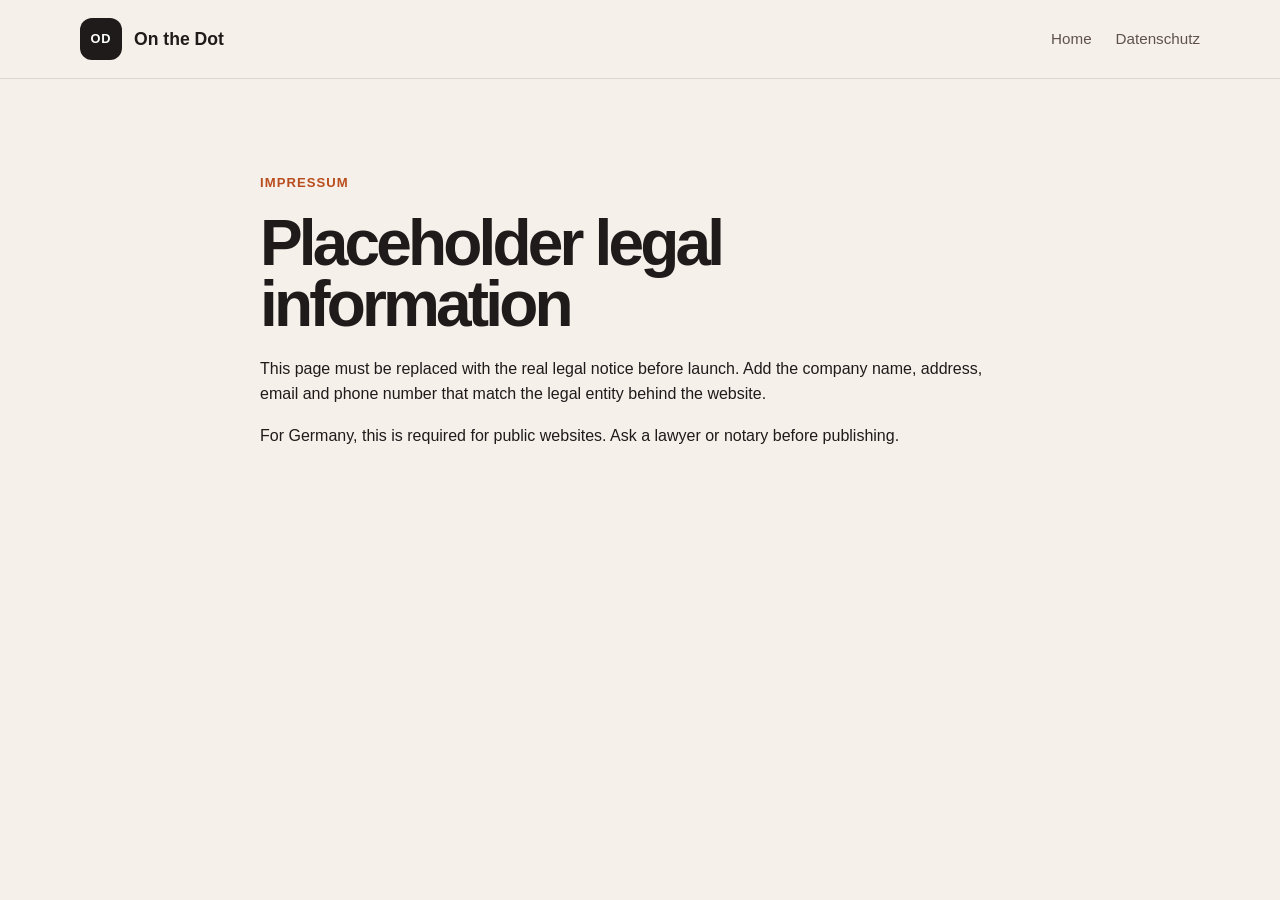
==== datenschutz.html @ f3ed028c "Add initial static landing page and legal pages for On the Dot project." ====
<!DOCTYPE html>
<html lang="de">
  <head>
    <meta charset="UTF-8" />
    <meta name="viewport" content="width=device-width, initial-scale=1.0" />
    <title>Impressum | On the Dot</title>
    <link rel="stylesheet" href="css/style.css" />
  </head>
  <body>
    <header class="site-header">
      <div class="container nav-wrap">
        <a href="index.html" class="brand" aria-label="On the Dot home">
          <span class="brand-mark">OD</span>
          <span class="brand-name">On the Dot</span>
        </a>
        <nav class="main-nav" aria-label="Main navigation">
          <a href="index.html">Home</a>
          <a href="datenschutz.html">Datenschutz</a>
        </nav>
      </div>
    </header>

    <main class="section">
      <div class="container narrow">
        <p class="section-tag">Impressum</p>
        <h1>Placeholder legal information</h1>
        <p>
          This page must be replaced with the real legal notice before launch. Add the company name,
          address, email and phone number that match the legal entity behind the website.
        </p>
        <p>
          For Germany, this is required for public websites. Ask a lawyer or notary before publishing.
        </p>
      </div>
    </main>
  </body>
</html>
---- css/style.css ----
* {
  box-sizing: border-box;
}

:root {
  --bg: #f5f0ea;
  --bg-soft: #f9f6f3;
  --surface: #ffffff;
  --surface-alt: #f2eadf;
  --text: #1f1b1a;
  --muted: #5f514d;
  --primary: #d86334;
  --primary-dark: #b94d1d;
  --green: #749969;
  --gold: #e7b65d;
  --line: rgba(32, 24, 22, 0.12);
  --shadow: 0 20px 45px rgba(37, 26, 22, 0.12);
}

html {
  scroll-behavior: smooth;
}

body {
  margin: 0;
  font-family: "Manrope", sans-serif;
  background: var(--bg);
  color: var(--text);
  line-height: 1.6;
}

a {
  color: inherit;
  text-decoration: none;
}

img {
  max-width: 100%;
  display: block;
}

button {
  font: inherit;
}

.container {
  width: min(1120px, calc(100% - 32px));
  margin: 0 auto;
}

.narrow {
  max-width: 760px;
}

.site-header {
  position: sticky;
  top: 0;
  z-index: 100;
  backdrop-filter: blur(10px);
  background: rgba(245, 240, 234, 0.9);
  border-bottom: 1px solid var(--line);
}

.nav-wrap {
  display: flex;
  align-items: center;
  justify-content: space-between;
  min-height: 78px;
  gap: 20px;
}

.brand {
  display: inline-flex;
  align-items: center;
  gap: 12px;
  font-weight: 800;
}

.brand-mark {
  display: inline-flex;
  align-items: center;
  justify-content: center;
  width: 42px;
  height: 42px;
  border-radius: 12px;
  background: var(--text);
  color: var(--surface);
  font-size: 0.8rem;
  letter-spacing: 0.08em;
}

.brand-name {
  font-size: 1.1rem;
}

.main-nav {
  display: flex;
  align-items: center;
  gap: 24px;
  color: var(--muted);
  font-size: 0.95rem;
}

.main-nav a {
  position: relative;
}

.main-nav a::after {
  content: "";
  position: absolute;
  left: 0;
  bottom: -6px;
  width: 100%;
  height: 2px;
  background: var(--primary);
  transform: scaleX(0);
  transform-origin: left;
  transition: transform 0.2s ease;
}

.main-nav a:hover::after,
.main-nav a:focus-visible::after {
  transform: scaleX(1);
}

.language-switch {
  display: inline-flex;
  padding: 6px;
  background: rgba(255, 255, 255, 0.6);
  border: 1px solid var(--line);
  border-radius: 999px;
}

.lang-btn {
  border: 0;
  background: transparent;
  color: var(--muted);
  min-width: 42px;
  border-radius: 999px;
  padding: 8px 10px;
  cursor: pointer;
  transition: all 0.2s ease;
}

.lang-btn.active {
  background: var(--text);
  color: var(--surface);
}

.hero {
  padding: 80px 0 60px;
}

.hero-grid {
  display: grid;
  grid-template-columns: 1.2fr 0.8fr;
  align-items: center;
  gap: 48px;
}

.eyebrow,
.section-tag {
  display: inline-block;
  margin: 0 0 20px;
  color: var(--primary-dark);
  font-size: 0.82rem;
  letter-spacing: 0.08em;
  text-transform: uppercase;
  font-weight: 800;
}

h1,
h2,
h3,
p {
  margin-top: 0;
}

h1 {
  font-size: clamp(2.8rem, 5vw, 5rem);
  line-height: 0.96;
  letter-spacing: -0.06em;
  margin-bottom: 20px;
}

.lead {
  font-size: 1.18rem;
  color: var(--muted);
  max-width: 550px;
}

.hero-actions,
.contact-actions {
  display: flex;
  flex-wrap: wrap;
  gap: 14px;
  margin-top: 28px;
}

.btn {
  display: inline-flex;
  align-items: center;
  justify-content: center;
  border-radius: 999px;
  padding: 15px 24px;
  font-weight: 700;
  border: 1px solid transparent;
  transition: transform 0.2s ease, box-shadow 0.2s ease;
}

.btn:hover,
.btn:focus-visible {
  transform: translateY(-1px);
}

.btn-primary {
  background: var(--primary);
  color: var(--surface);
  box-shadow: 0 16px 28px rgba(216, 99, 52, 0.22);
}

.btn-secondary {
  background: transparent;
  color: var(--text);
  border-color: var(--line);
}

.hero-points {
  list-style: none;
  padding: 0;
  margin: 24px 0 0;
  display: flex;
  flex-wrap: wrap;
  gap: 16px;
}

.hero-points li {
  background: rgba(255, 255, 255, 0.72);
  border: 1px solid var(--line);
  border-radius: 999px;
  padding: 10px 14px;
  color: var(--muted);
  font-size: 0.92rem;
}

.hero-visual {
  display: flex;
  justify-content: center;
}

.phone-card {
  width: min(100%, 420px);
  background: linear-gradient(180deg, #f6efe9 0%, #f7f3ee 100%);
  border: 1px solid var(--line);
  border-radius: 30px;
  box-shadow: var(--shadow);
  padding: 20px;
}

.card-topline {
  display: flex;
  gap: 10px;
  margin-bottom: 26px;
}

.dot {
  display: block;
  width: 12px;
  height: 12px;
  border-radius: 50%;
}

.dot.green { background: var(--green); }
.dot.amber { background: var(--gold); }
.dot.red { background: var(--primary); }

.mini-panel {
  background: var(--surface);
  border-radius: 22px;
  padding: 18px 18px 10px;
  border: 1px solid var(--line);
}

.mini-panel p,
.mini-panel span {
  margin: 0;
  color: var(--muted);
}

.mini-panel h3 {
  font-size: clamp(2.5rem, 6vw, 4rem);
  letter-spacing: -0.06em;
  margin: 8px 0 6px;
}

.mini-rows {
  display: grid;
  gap: 12px;
  margin-top: 18px;
}

.mini-rows div {
  display: flex;
  align-items: center;
  justify-content: space-between;
  background: rgba(255, 255, 255, 0.7);
  border: 1px solid var(--line);
  border-radius: 14px;
  padding: 14px 16px;
}

.section {
  padding: 90px 0;
}

.section-light {
  background: #fffdfb;
  border-top: 1px solid var(--line);
  border-bottom: 1px solid var(--line);
}

.section-accent {
  background: linear-gradient(180deg, #f7efe6 0%, #f4ebdf 100%);
}

h2 {
  font-size: clamp(2rem, 4vw, 3.2rem);
  line-height: 1.05;
  letter-spacing: -0.05em;
  margin-bottom: 18px;
}

.feature-grid,
.shop-grid {
  display: grid;
  grid-template-columns: repeat(3, minmax(0, 1fr));
  gap: 22px;
  margin-top: 32px;
}

.feature-card,
.shop-item {
  background: rgba(255, 255, 255, 0.7);
  border: 1px solid var(--line);
  border-radius: 24px;
  padding: 26px 22px;
}

.feature-card .icon {
  display: inline-flex;
  align-items: center;
  justify-content: center;
  width: 48px;
  height: 48px;
  background: rgba(216, 99, 52, 0.12);
  color: var(--primary-dark);
  border-radius: 14px;
  font-weight: 800;
  margin-bottom: 18px;
}

.feature-card p,
.shop-item p {
  color: var(--muted);
  margin-bottom: 0;
}

.shop-grid {
  grid-template-columns: repeat(4, minmax(0, 1fr));
}

.shop-pill {
  display: inline-block;
  background: var(--surface);
  border: 1px solid var(--line);
  border-radius: 999px;
  padding: 8px 12px;
  font-size: 0.9rem;
  font-weight: 700;
  margin-bottom: 16px;
}

.quote-section {
  padding-top: 40px;
  padding-bottom: 40px;
}

.quote-box {
  background: var(--surface);
  border: 1px solid var(--line);
  border-radius: 28px;
  padding: 34px 28px;
  text-align: center;
}

.quote-mark {
  font-size: 4rem;
  line-height: 1;
  color: var(--primary);
  margin-bottom: 8px;
}

.quote-author {
  margin-top: 16px;
  color: var(--muted);
  font-weight: 700;
}

.contact-box {
  display: flex;
  align-items: center;
  justify-content: space-between;
  gap: 24px;
  background: var(--surface);
  border: 1px solid var(--line);
  border-radius: 26px;
  padding: 30px 28px;
}

.site-footer {
  border-top: 1px solid var(--line);
  background: #fffdfb;
}

.footer-wrap {
  display: flex;
  align-items: center;
  justify-content: space-between;
  min-height: 72px;
  gap: 20px;
  color: var(--muted);
}

.footer-links {
  display: flex;
  gap: 18px;
}

@media (max-width: 860px) {
  .main-nav {
    display: none;
  }

  .hero-grid,
  .feature-grid,
  .shop-grid,
  .contact-box {
    grid-template-columns: 1fr;
    display: grid;
  }

  .contact-box {
    justify-content: stretch;
  }
}

@media (max-width: 560px) {
  .nav-wrap,
  .footer-wrap {
    flex-wrap: wrap;
    padding: 16px 0;
  }

  .hero {
    padding-top: 56px;
  }

  h1 {
    font-size: 2.7rem;
  }

  .btn {
    width: 100%;
  }
}
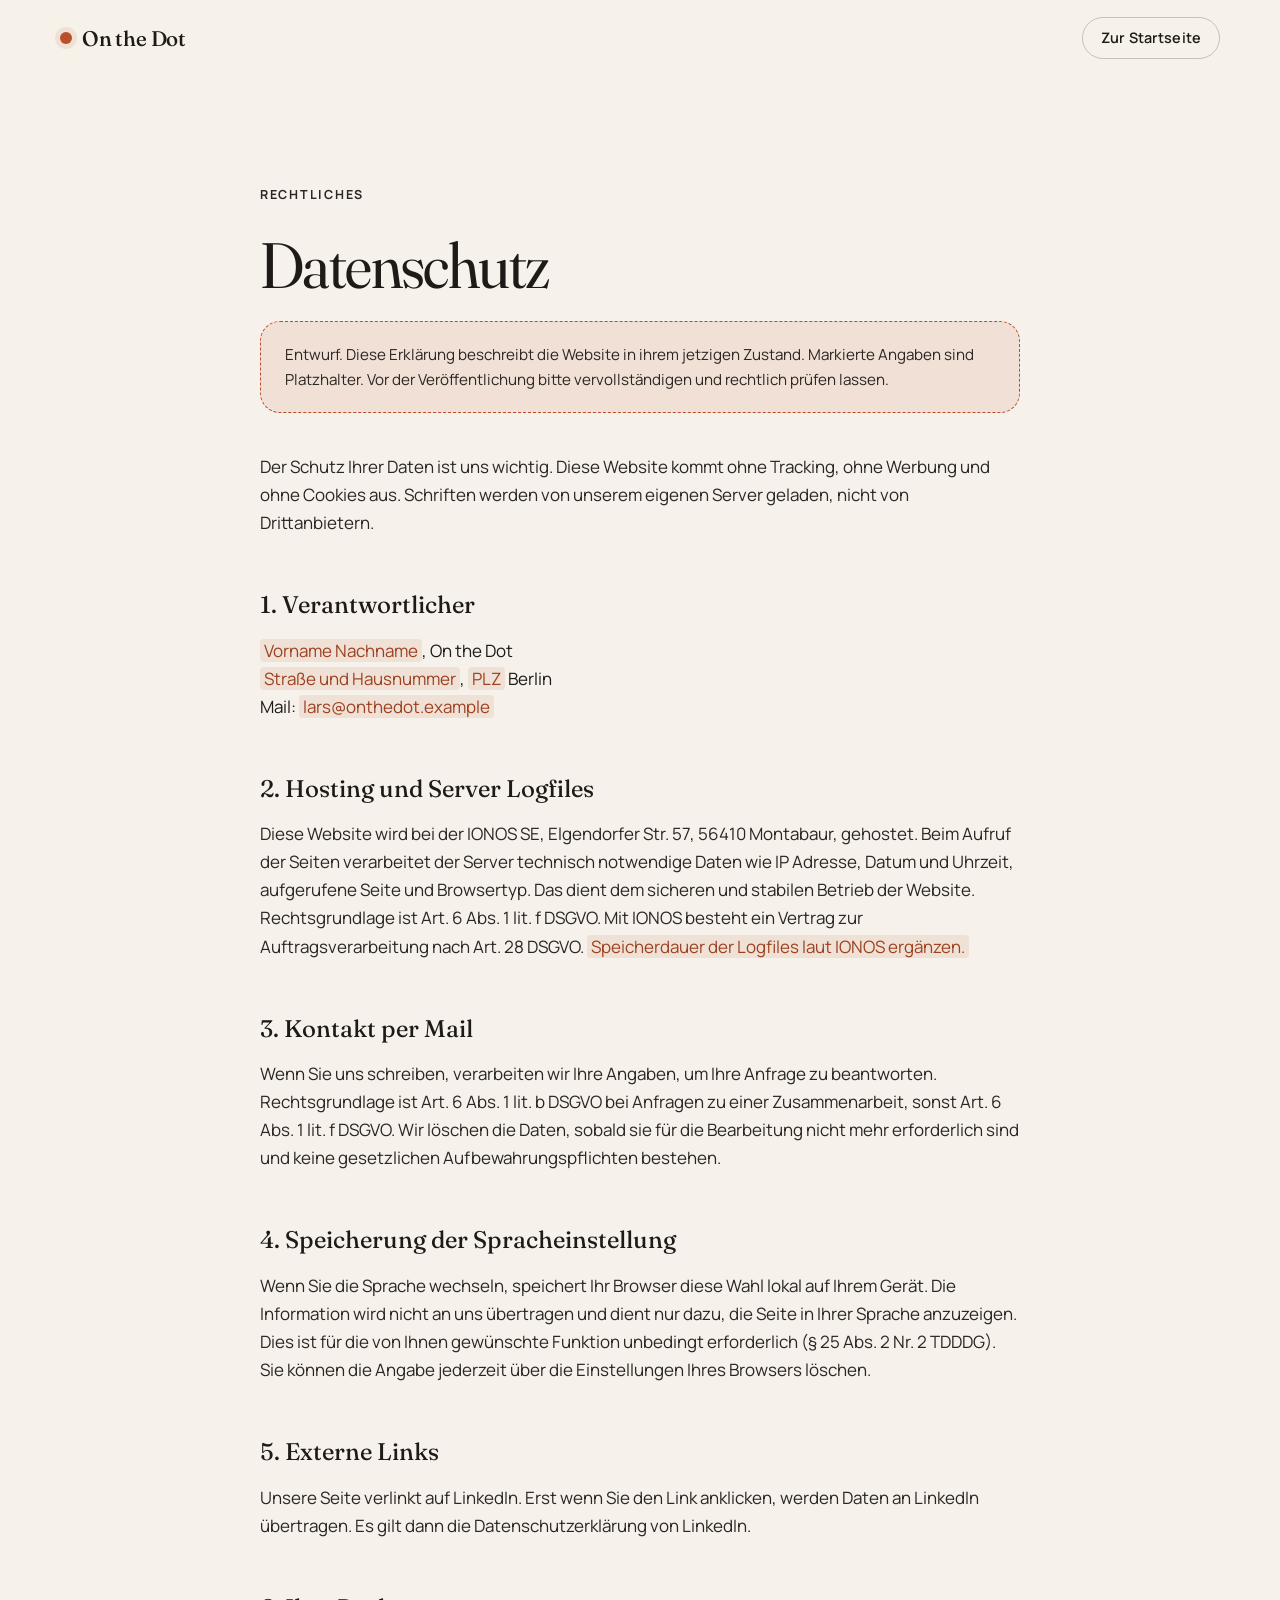
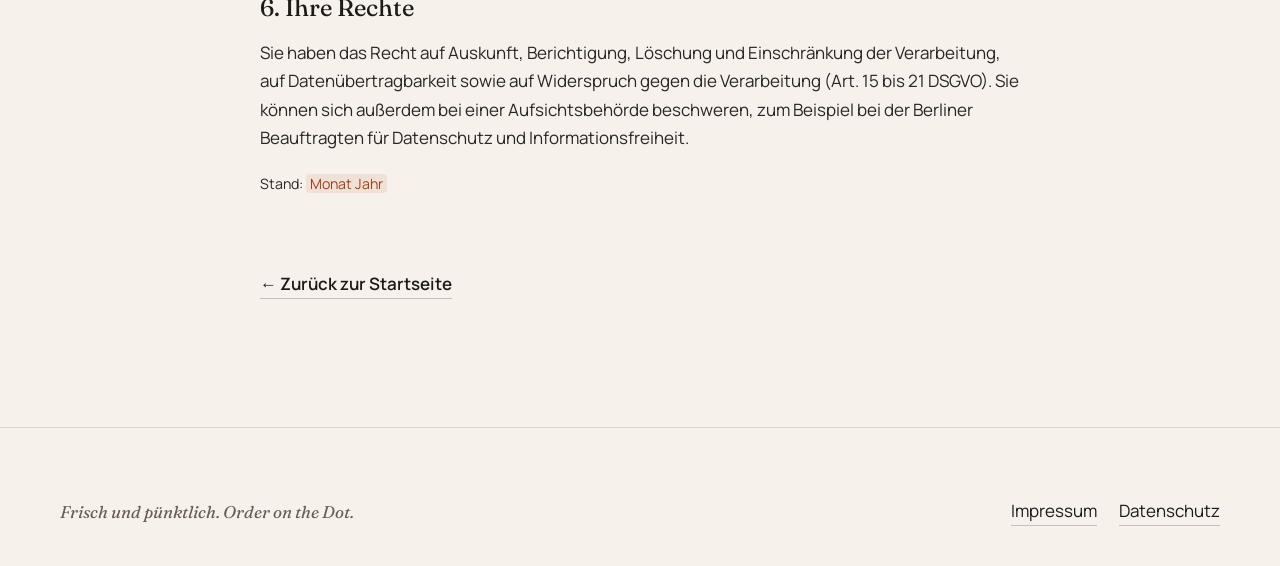
==== commit c8332b5e: "Archive: elegant redesign of the On the Dot business landing page Self-hosted Fraunces and Manrope f" ====
--- a/datenschutz.html
+++ b/datenschutz.html
@@ -3,35 +3,81 @@
   <head>
     <meta charset="UTF-8" />
     <meta name="viewport" content="width=device-width, initial-scale=1.0" />
-    <title>Impressum | On the Dot</title>
+    <title>Datenschutz · On the Dot</title>
+    <meta name="robots" content="noindex" />
+    <link rel="icon" href="images/favicon.svg" type="image/svg+xml" />
     <link rel="stylesheet" href="css/style.css" />
   </head>
   <body>
     <header class="site-header">
       <div class="container nav-wrap">
-        <a href="index.html" class="brand" aria-label="On the Dot home">
-          <span class="brand-mark">OD</span>
+        <a href="index.html" class="brand" aria-label="On the Dot Startseite">
+          <span class="brand-dot" aria-hidden="true"></span>
           <span class="brand-name">On the Dot</span>
         </a>
-        <nav class="main-nav" aria-label="Main navigation">
-          <a href="index.html">Home</a>
-          <a href="datenschutz.html">Datenschutz</a>
-        </nav>
+        <a href="index.html" class="btn btn-ghost">Zur Startseite</a>
       </div>
     </header>
 
-    <main class="section">
+    <main class="legal">
       <div class="container narrow">
-        <p class="section-tag">Impressum</p>
-        <h1>Placeholder legal information</h1>
+        <p class="section-tag">Rechtliches</p>
+        <h1>Datenschutz</h1>
+
+        <p class="notice">
+          Entwurf. Diese Erklärung beschreibt die Website in ihrem jetzigen Zustand. Markierte Angaben sind Platzhalter. Vor der Veröffentlichung bitte vervollständigen und rechtlich prüfen lassen.
+        </p>
+
         <p>
-          This page must be replaced with the real legal notice before launch. Add the company name,
-          address, email and phone number that match the legal entity behind the website.
+          Der Schutz Ihrer Daten ist uns wichtig. Diese Website kommt ohne Tracking, ohne Werbung und ohne Cookies aus. Schriften werden von unserem eigenen Server geladen, nicht von Drittanbietern.
         </p>
+
+        <h2>1. Verantwortlicher</h2>
+        <address>
+          <span class="placeholder">Vorname Nachname</span>, On the Dot<br />
+          <span class="placeholder">Straße und Hausnummer</span>, <span class="placeholder">PLZ</span> Berlin<br />
+          Mail: <span class="placeholder">lars@onthedot.example</span>
+        </address>
+
+        <h2>2. Hosting und Server Logfiles</h2>
         <p>
-          For Germany, this is required for public websites. Ask a lawyer or notary before publishing.
+          Diese Website wird bei der IONOS SE, Elgendorfer Str. 57, 56410 Montabaur, gehostet. Beim Aufruf der Seiten verarbeitet der Server technisch notwendige Daten wie IP Adresse, Datum und Uhrzeit, aufgerufene Seite und Browsertyp. Das dient dem sicheren und stabilen Betrieb der Website. Rechtsgrundlage ist Art. 6 Abs. 1 lit. f DSGVO. Mit IONOS besteht ein Vertrag zur Auftragsverarbeitung nach Art. 28 DSGVO. <span class="placeholder">Speicherdauer der Logfiles laut IONOS ergänzen.</span>
         </p>
+
+        <h2>3. Kontakt per Mail</h2>
+        <p>
+          Wenn Sie uns schreiben, verarbeiten wir Ihre Angaben, um Ihre Anfrage zu beantworten. Rechtsgrundlage ist Art. 6 Abs. 1 lit. b DSGVO bei Anfragen zu einer Zusammenarbeit, sonst Art. 6 Abs. 1 lit. f DSGVO. Wir löschen die Daten, sobald sie für die Bearbeitung nicht mehr erforderlich sind und keine gesetzlichen Aufbewahrungspflichten bestehen.
+        </p>
+
+        <h2>4. Speicherung der Spracheinstellung</h2>
+        <p>
+          Wenn Sie die Sprache wechseln, speichert Ihr Browser diese Wahl lokal auf Ihrem Gerät. Die Information wird nicht an uns übertragen und dient nur dazu, die Seite in Ihrer Sprache anzuzeigen. Dies ist für die von Ihnen gewünschte Funktion unbedingt erforderlich (§ 25 Abs. 2 Nr. 2 TDDDG). Sie können die Angabe jederzeit über die Einstellungen Ihres Browsers löschen.
+        </p>
+
+        <h2>5. Externe Links</h2>
+        <p>
+          Unsere Seite verlinkt auf LinkedIn. Erst wenn Sie den Link anklicken, werden Daten an LinkedIn übertragen. Es gilt dann die Datenschutzerklärung von LinkedIn.
+        </p>
+
+        <h2>6. Ihre Rechte</h2>
+        <p>
+          Sie haben das Recht auf Auskunft, Berichtigung, Löschung und Einschränkung der Verarbeitung, auf Datenübertragbarkeit sowie auf Widerspruch gegen die Verarbeitung (Art. 15 bis 21 DSGVO). Sie können sich außerdem bei einer Aufsichtsbehörde beschweren, zum Beispiel bei der Berliner Beauftragten für Datenschutz und Informationsfreiheit.
+        </p>
+
+        <p><small>Stand: <span class="placeholder">Monat Jahr</span></small></p>
+
+        <a href="index.html" class="back-link">← Zurück zur Startseite</a>
       </div>
     </main>
+
+    <footer class="site-footer">
+      <div class="container footer-grid">
+        <p class="footer-tagline">Frisch und pünktlich. Order on the Dot.</p>
+        <nav class="footer-links" aria-label="Rechtliches">
+          <a href="impressum.html">Impressum</a>
+          <a href="datenschutz.html" aria-current="page">Datenschutz</a>
+        </nav>
+      </div>
+    </footer>
   </body>
 </html>
--- a/css/style.css
+++ b/css/style.css
@@ -1,32 +1,78 @@
-* {
+/* ==========================================================================
+   On the Dot
+   Fonts are self hosted (no requests to third parties, GDPR friendly).
+   ========================================================================== */
+
+@font-face {
+  font-family: "Fraunces";
+  src: url("../fonts/fraunces-latin-full-normal.woff2") format("woff2");
+  font-weight: 100 900;
+  font-style: normal;
+  font-display: swap;
+}
+
+@font-face {
+  font-family: "Fraunces";
+  src: url("../fonts/fraunces-latin-full-italic.woff2") format("woff2");
+  font-weight: 100 900;
+  font-style: italic;
+  font-display: swap;
+}
+
+@font-face {
+  font-family: "Manrope";
+  src: url("../fonts/manrope-latin-wght-normal.woff2") format("woff2");
+  font-weight: 200 800;
+  font-style: normal;
+  font-display: swap;
+}
+
+:root {
+  --paper: #f6f1ea;
+  --paper-deep: #efe7dc;
+  --surface: #fffcf8;
+  --ink: #1d1a17;
+  --ink-soft: #2a2622;
+  --muted: #675d55;
+  --line: rgba(29, 26, 23, 0.12);
+  --line-strong: rgba(29, 26, 23, 0.22);
+  --dot: #b9502a;
+  --dot-deep: #9c4120;
+  --dot-soft: rgba(185, 80, 42, 0.1);
+  --sage: #5f7a62;
+
+  --font-display: "Fraunces", "Iowan Old Style", "Palatino Linotype", Georgia, serif;
+  --font-body: "Manrope", "Helvetica Neue", Arial, sans-serif;
+
+  --radius: 20px;
+  --radius-lg: 28px;
+  --shadow: 0 1px 2px rgba(29, 26, 23, 0.04), 0 24px 60px rgba(29, 26, 23, 0.1);
+  --ease: cubic-bezier(0.22, 1, 0.36, 1);
+
+  color-scheme: light;
+}
+
+*,
+*::before,
+*::after {
   box-sizing: border-box;
-}
-
-:root {
-  --bg: #f5f0ea;
-  --bg-soft: #f9f6f3;
-  --surface: #ffffff;
-  --surface-alt: #f2eadf;
-  --text: #1f1b1a;
-  --muted: #5f514d;
-  --primary: #d86334;
-  --primary-dark: #b94d1d;
-  --green: #749969;
-  --gold: #e7b65d;
-  --line: rgba(32, 24, 22, 0.12);
-  --shadow: 0 20px 45px rgba(37, 26, 22, 0.12);
 }
 
 html {
   scroll-behavior: smooth;
+  scroll-padding-top: 88px;
+  -webkit-text-size-adjust: 100%;
 }
 
 body {
   margin: 0;
-  font-family: "Manrope", sans-serif;
-  background: var(--bg);
-  color: var(--text);
-  line-height: 1.6;
+  font-family: var(--font-body);
+  font-size: 1.0625rem;
+  line-height: 1.65;
+  background: var(--paper);
+  color: var(--ink);
+  -webkit-font-smoothing: antialiased;
+  text-rendering: optimizeLegibility;
 }
 
 a {
@@ -41,81 +87,147 @@
 
 button {
   font: inherit;
+  color: inherit;
+}
+
+h1,
+h2,
+h3,
+p,
+ul,
+ol,
+blockquote {
+  margin-top: 0;
+}
+
+:focus-visible {
+  outline: 2px solid var(--dot);
+  outline-offset: 3px;
+  border-radius: 6px;
+}
+
+::selection {
+  background: var(--dot);
+  color: var(--surface);
 }
 
 .container {
-  width: min(1120px, calc(100% - 32px));
+  width: min(1160px, calc(100% - 40px));
   margin: 0 auto;
 }
 
 .narrow {
   max-width: 760px;
 }
+
+.sr-only {
+  position: absolute;
+  width: 1px;
+  height: 1px;
+  padding: 0;
+  margin: -1px;
+  overflow: hidden;
+  clip: rect(0, 0, 0, 0);
+  white-space: nowrap;
+  border: 0;
+}
+
+.skip-link {
+  position: absolute;
+  left: 16px;
+  top: -60px;
+  z-index: 200;
+  padding: 10px 16px;
+  background: var(--ink);
+  color: var(--surface);
+  border-radius: 999px;
+  font-weight: 600;
+  transition: top 0.2s var(--ease);
+}
+
+.skip-link:focus {
+  top: 16px;
+}
+
+/* --------------------------------------------------------------------------
+   Header
+   -------------------------------------------------------------------------- */
 
 .site-header {
   position: sticky;
   top: 0;
   z-index: 100;
-  backdrop-filter: blur(10px);
-  background: rgba(245, 240, 234, 0.9);
-  border-bottom: 1px solid var(--line);
+  background: rgba(246, 241, 234, 0.82);
+  backdrop-filter: saturate(1.4) blur(14px);
+  -webkit-backdrop-filter: saturate(1.4) blur(14px);
+  border-bottom: 1px solid transparent;
+  transition: border-color 0.3s ease, background 0.3s ease;
+}
+
+.site-header.is-scrolled {
+  border-bottom-color: var(--line);
 }
 
 .nav-wrap {
   display: flex;
   align-items: center;
   justify-content: space-between;
-  min-height: 78px;
-  gap: 20px;
+  min-height: 76px;
+  gap: 24px;
 }
 
 .brand {
   display: inline-flex;
   align-items: center;
-  gap: 12px;
-  font-weight: 800;
-}
-
-.brand-mark {
-  display: inline-flex;
+  gap: 10px;
+}
+
+.brand-dot {
+  width: 12px;
+  height: 12px;
+  border-radius: 50%;
+  background: var(--dot);
+  box-shadow: 0 0 0 5px var(--dot-soft);
+}
+
+.brand-name {
+  font-family: var(--font-display);
+  font-size: 1.32rem;
+  font-weight: 500;
+  letter-spacing: -0.01em;
+  font-variation-settings: "opsz" 48;
+}
+
+.main-nav {
+  display: flex;
   align-items: center;
-  justify-content: center;
-  width: 42px;
-  height: 42px;
-  border-radius: 12px;
-  background: var(--text);
-  color: var(--surface);
-  font-size: 0.8rem;
-  letter-spacing: 0.08em;
-}
-
-.brand-name {
-  font-size: 1.1rem;
-}
-
-.main-nav {
-  display: flex;
-  align-items: center;
-  gap: 24px;
-  color: var(--muted);
+  gap: 32px;
   font-size: 0.95rem;
+  color: var(--muted);
 }
 
 .main-nav a {
   position: relative;
-}
-
-.main-nav a::after {
+  padding: 4px 0;
+  transition: color 0.2s ease;
+}
+
+.main-nav a:not(.nav-cta)::after {
   content: "";
   position: absolute;
   left: 0;
-  bottom: -6px;
+  bottom: -2px;
   width: 100%;
-  height: 2px;
-  background: var(--primary);
+  height: 1px;
+  background: currentColor;
   transform: scaleX(0);
   transform-origin: left;
-  transition: transform 0.2s ease;
+  transition: transform 0.35s var(--ease);
+}
+
+.main-nav a:hover,
+.main-nav a:focus-visible {
+  color: var(--ink);
 }
 
 .main-nav a:hover::after,
@@ -123,353 +235,1071 @@
   transform: scaleX(1);
 }
 
+.main-nav .nav-cta {
+  color: var(--ink);
+  font-weight: 600;
+  padding: 9px 18px;
+  border: 1px solid var(--line-strong);
+  border-radius: 999px;
+  transition: background 0.2s ease, color 0.2s ease, border-color 0.2s ease;
+}
+
+.main-nav .nav-cta:hover,
+.main-nav .nav-cta:focus-visible {
+  background: var(--ink);
+  border-color: var(--ink);
+  color: var(--surface);
+}
+
+.header-tools {
+  display: flex;
+  align-items: center;
+  gap: 12px;
+}
+
 .language-switch {
   display: inline-flex;
-  padding: 6px;
-  background: rgba(255, 255, 255, 0.6);
+  padding: 3px;
   border: 1px solid var(--line);
   border-radius: 999px;
+  background: rgba(255, 252, 248, 0.6);
 }
 
 .lang-btn {
   border: 0;
   background: transparent;
   color: var(--muted);
-  min-width: 42px;
+  min-width: 38px;
+  padding: 6px 10px;
   border-radius: 999px;
-  padding: 8px 10px;
+  font-size: 0.78rem;
+  font-weight: 700;
+  letter-spacing: 0.06em;
   cursor: pointer;
-  transition: all 0.2s ease;
+  transition: background 0.2s ease, color 0.2s ease;
+}
+
+.lang-btn:hover {
+  color: var(--ink);
 }
 
 .lang-btn.active {
-  background: var(--text);
+  background: var(--ink);
   color: var(--surface);
 }
 
-.hero {
-  padding: 80px 0 60px;
-}
-
-.hero-grid {
-  display: grid;
-  grid-template-columns: 1.2fr 0.8fr;
-  align-items: center;
-  gap: 48px;
-}
+.menu-toggle {
+  display: none;
+  width: 42px;
+  height: 42px;
+  border: 1px solid var(--line);
+  border-radius: 50%;
+  background: transparent;
+  cursor: pointer;
+  position: relative;
+}
+
+.menu-bar {
+  position: absolute;
+  left: 50%;
+  width: 16px;
+  height: 1.5px;
+  background: var(--ink);
+  transform: translateX(-50%);
+  transition: transform 0.3s var(--ease), top 0.3s var(--ease);
+}
+
+.menu-bar:nth-of-type(2) { top: 17px; }
+.menu-bar:nth-of-type(3) { top: 23px; }
+
+.menu-toggle[aria-expanded="true"] .menu-bar:nth-of-type(2) {
+  top: 20px;
+  transform: translateX(-50%) rotate(45deg);
+}
+
+.menu-toggle[aria-expanded="true"] .menu-bar:nth-of-type(3) {
+  top: 20px;
+  transform: translateX(-50%) rotate(-45deg);
+}
+
+/* --------------------------------------------------------------------------
+   Type
+   -------------------------------------------------------------------------- */
 
 .eyebrow,
 .section-tag {
+  display: inline-flex;
+  align-items: center;
+  gap: 12px;
+  margin-bottom: 28px;
+  font-size: 0.78rem;
+  font-weight: 700;
+  letter-spacing: 0.14em;
+  text-transform: uppercase;
+  color: var(--muted);
+}
+
+.eyebrow-sep {
+  width: 4px;
+  height: 4px;
+  border-radius: 50%;
+  background: var(--dot);
+}
+
+.tag-num {
+  font-family: var(--font-display);
+  font-style: italic;
+  font-weight: 400;
+  font-size: 0.95rem;
+  letter-spacing: 0;
+  text-transform: none;
+  color: var(--dot);
+}
+
+.tag-num::after {
+  content: "";
   display: inline-block;
-  margin: 0 0 20px;
-  color: var(--primary-dark);
-  font-size: 0.82rem;
-  letter-spacing: 0.08em;
-  text-transform: uppercase;
-  font-weight: 800;
+  width: 28px;
+  height: 1px;
+  margin-left: 12px;
+  vertical-align: middle;
+  background: currentColor;
+  opacity: 0.6;
 }
 
 h1,
-h2,
-h3,
-p {
-  margin-top: 0;
+.display {
+  font-family: var(--font-display);
+  font-weight: 380;
+  font-variation-settings: "opsz" 144, "SOFT" 30;
+  letter-spacing: -0.025em;
+  color: var(--ink);
 }
 
 h1 {
-  font-size: clamp(2.8rem, 5vw, 5rem);
-  line-height: 0.96;
-  letter-spacing: -0.06em;
-  margin-bottom: 20px;
+  font-size: clamp(3rem, 7vw, 6.2rem);
+  line-height: 0.98;
+  margin-bottom: 32px;
+}
+
+.h1-line {
+  display: block;
+}
+
+.h1-accent {
+  font-style: italic;
+  font-weight: 340;
+}
+
+.accent-dot {
+  color: var(--dot);
+}
+
+.display {
+  font-size: clamp(2.2rem, 4.4vw, 3.8rem);
+  line-height: 1.04;
+  margin-bottom: 0;
+  max-width: 18ch;
+}
+
+h3 {
+  font-family: var(--font-display);
+  font-weight: 460;
+  font-size: 1.45rem;
+  line-height: 1.2;
+  letter-spacing: -0.01em;
+  font-variation-settings: "opsz" 36;
+  margin-bottom: 10px;
 }
 
 .lead {
-  font-size: 1.18rem;
-  color: var(--muted);
-  max-width: 550px;
-}
-
-.hero-actions,
-.contact-actions {
-  display: flex;
-  flex-wrap: wrap;
-  gap: 14px;
-  margin-top: 28px;
-}
+  font-size: clamp(1.1rem, 1.5vw, 1.25rem);
+  line-height: 1.6;
+  color: var(--muted);
+  max-width: 34em;
+  margin-bottom: 0;
+}
+
+/* --------------------------------------------------------------------------
+   Buttons
+   -------------------------------------------------------------------------- */
 
 .btn {
   display: inline-flex;
   align-items: center;
   justify-content: center;
+  gap: 10px;
+  min-height: 52px;
+  padding: 0 26px;
   border-radius: 999px;
-  padding: 15px 24px;
+  border: 1px solid transparent;
+  font-weight: 600;
+  font-size: 0.98rem;
+  letter-spacing: 0.01em;
+  transition: background 0.25s ease, color 0.25s ease, border-color 0.25s ease, transform 0.25s var(--ease);
+}
+
+.btn-primary {
+  background: var(--ink);
+  color: var(--surface);
+}
+
+.btn-primary:hover,
+.btn-primary:focus-visible {
+  background: var(--dot);
+  transform: translateY(-1px);
+}
+
+.btn-ghost {
+  color: var(--ink);
+  border-color: var(--line-strong);
+}
+
+.btn-ghost:hover,
+.btn-ghost:focus-visible {
+  border-color: var(--ink);
+}
+
+.btn-arrow {
+  display: inline-block;
+  transition: transform 0.3s var(--ease);
+}
+
+.btn:hover .btn-arrow {
+  transform: translateX(3px);
+}
+
+.btn-large {
+  min-height: 58px;
+  padding: 0 34px;
+  font-size: 1.02rem;
+}
+
+/* --------------------------------------------------------------------------
+   Hero
+   -------------------------------------------------------------------------- */
+
+.hero {
+  position: relative;
+  padding: clamp(56px, 9vw, 120px) 0 clamp(72px, 10vw, 140px);
+  overflow: hidden;
+}
+
+.hero-grid {
+  display: grid;
+  grid-template-columns: minmax(0, 1.15fr) minmax(0, 0.85fr);
+  align-items: center;
+  gap: clamp(40px, 6vw, 88px);
+}
+
+.hero-actions,
+.contact-actions {
+  display: flex;
+  flex-wrap: wrap;
+  gap: 12px;
+}
+
+.hero-actions {
+  margin-top: 40px;
+}
+
+.hero-note {
+  margin: 28px 0 0;
+  font-size: 0.92rem;
+  color: var(--muted);
+}
+
+.hero-visual {
+  position: relative;
+  display: flex;
+  justify-content: center;
+}
+
+.hero-orb {
+  position: absolute;
+  z-index: 0;
+  width: 78%;
+  aspect-ratio: 1;
+  top: 50%;
+  left: 55%;
+  transform: translate(-50%, -50%);
+  border-radius: 50%;
+  background: radial-gradient(circle at 35% 35%, rgba(185, 80, 42, 0.18), rgba(185, 80, 42, 0) 70%);
+  pointer-events: none;
+}
+
+.order-card {
+  position: relative;
+  z-index: 1;
+  width: min(100%, 400px);
+  padding: 26px;
+  background: var(--surface);
+  border: 1px solid var(--line);
+  border-radius: var(--radius-lg);
+  box-shadow: var(--shadow);
+}
+
+.order-head {
+  display: flex;
+  align-items: center;
+  justify-content: space-between;
+  gap: 12px;
+  padding-bottom: 18px;
+  border-bottom: 1px solid var(--line);
+}
+
+.order-title {
+  font-family: var(--font-display);
+  font-size: 1.15rem;
+  font-weight: 460;
+}
+
+.example-tag {
+  font-size: 0.7rem;
   font-weight: 700;
-  border: 1px solid transparent;
-  transition: transform 0.2s ease, box-shadow 0.2s ease;
-}
-
-.btn:hover,
-.btn:focus-visible {
-  transform: translateY(-1px);
-}
-
-.btn-primary {
-  background: var(--primary);
-  color: var(--surface);
-  box-shadow: 0 16px 28px rgba(216, 99, 52, 0.22);
-}
-
-.btn-secondary {
-  background: transparent;
-  color: var(--text);
-  border-color: var(--line);
-}
-
-.hero-points {
+  letter-spacing: 0.12em;
+  text-transform: uppercase;
+  color: var(--muted);
+  padding: 4px 10px;
+  border: 1px dashed var(--line-strong);
+  border-radius: 999px;
+}
+
+.order-list {
   list-style: none;
   padding: 0;
-  margin: 24px 0 0;
-  display: flex;
-  flex-wrap: wrap;
-  gap: 16px;
-}
-
-.hero-points li {
-  background: rgba(255, 255, 255, 0.72);
-  border: 1px solid var(--line);
-  border-radius: 999px;
-  padding: 10px 14px;
-  color: var(--muted);
-  font-size: 0.92rem;
-}
-
-.hero-visual {
-  display: flex;
-  justify-content: center;
-}
-
-.phone-card {
-  width: min(100%, 420px);
-  background: linear-gradient(180deg, #f6efe9 0%, #f7f3ee 100%);
-  border: 1px solid var(--line);
-  border-radius: 30px;
-  box-shadow: var(--shadow);
+  margin: 0;
+}
+
+.order-list li {
+  display: grid;
+  grid-template-columns: 64px 1fr auto;
+  align-items: center;
+  gap: 12px;
+  padding: 16px 0;
+  border-bottom: 1px solid var(--line);
+}
+
+.order-time {
+  font-family: var(--font-display);
+  font-size: 1.25rem;
+  font-weight: 420;
+  font-variant-numeric: tabular-nums;
+  font-variation-settings: "opsz" 48;
+}
+
+.order-item {
+  display: flex;
+  flex-direction: column;
+  line-height: 1.3;
+}
+
+.order-item strong {
+  font-weight: 600;
+  font-size: 0.98rem;
+}
+
+.order-item small {
+  color: var(--muted);
+  font-size: 0.82rem;
+}
+
+.order-status {
+  width: 10px;
+  height: 10px;
+  border-radius: 50%;
+  border: 1.5px solid var(--line-strong);
+}
+
+.order-status.ready {
+  background: var(--sage);
+  border-color: var(--sage);
+  box-shadow: 0 0 0 4px rgba(95, 122, 98, 0.15);
+}
+
+.forecast {
+  display: flex;
+  align-items: flex-end;
+  justify-content: space-between;
+  gap: 18px;
+  margin-top: 20px;
   padding: 20px;
-}
-
-.card-topline {
-  display: flex;
-  gap: 10px;
-  margin-bottom: 26px;
-}
-
-.dot {
-  display: block;
-  width: 12px;
-  height: 12px;
-  border-radius: 50%;
-}
-
-.dot.green { background: var(--green); }
-.dot.amber { background: var(--gold); }
-.dot.red { background: var(--primary); }
-
-.mini-panel {
+  background: var(--paper);
+  border-radius: var(--radius);
+}
+
+.forecast-copy {
+  display: flex;
+  flex-direction: column;
+  gap: 2px;
+}
+
+.forecast-label {
+  font-size: 0.72rem;
+  font-weight: 700;
+  letter-spacing: 0.12em;
+  text-transform: uppercase;
+  color: var(--muted);
+}
+
+.forecast-value {
+  font-family: var(--font-display);
+  font-size: 1.9rem;
+  font-weight: 400;
+  line-height: 1.15;
+  letter-spacing: -0.01em;
+}
+
+.forecast-hint {
+  font-size: 0.84rem;
+  color: var(--dot-deep);
+  font-weight: 600;
+}
+
+.bars {
+  display: flex;
+  align-items: flex-end;
+  gap: 5px;
+  height: 64px;
+  flex-shrink: 0;
+}
+
+.bars span {
+  width: 9px;
+  height: var(--h);
+  border-radius: 3px;
+  background: var(--line-strong);
+}
+
+.bars .bar-accent {
+  background: var(--dot);
+}
+
+/* --------------------------------------------------------------------------
+   Sections
+   -------------------------------------------------------------------------- */
+
+.section {
+  padding: clamp(80px, 11vw, 150px) 0;
+}
+
+.section-paper {
   background: var(--surface);
-  border-radius: 22px;
-  padding: 18px 18px 10px;
-  border: 1px solid var(--line);
-}
-
-.mini-panel p,
-.mini-panel span {
-  margin: 0;
-  color: var(--muted);
-}
-
-.mini-panel h3 {
-  font-size: clamp(2.5rem, 6vw, 4rem);
-  letter-spacing: -0.06em;
-  margin: 8px 0 6px;
-}
-
-.mini-rows {
-  display: grid;
-  gap: 12px;
-  margin-top: 18px;
-}
-
-.mini-rows div {
-  display: flex;
-  align-items: center;
-  justify-content: space-between;
-  background: rgba(255, 255, 255, 0.7);
-  border: 1px solid var(--line);
-  border-radius: 14px;
-  padding: 14px 16px;
-}
-
-.section {
-  padding: 90px 0;
-}
-
-.section-light {
-  background: #fffdfb;
   border-top: 1px solid var(--line);
   border-bottom: 1px solid var(--line);
 }
 
-.section-accent {
-  background: linear-gradient(180deg, #f7efe6 0%, #f4ebdf 100%);
-}
-
-h2 {
-  font-size: clamp(2rem, 4vw, 3.2rem);
-  line-height: 1.05;
-  letter-spacing: -0.05em;
+.section-head {
+  margin-bottom: clamp(48px, 6vw, 80px);
+}
+
+/* Mission */
+
+.mission-grid {
+  display: grid;
+  grid-template-columns: minmax(0, 1fr) minmax(0, 1fr);
+  gap: clamp(40px, 7vw, 110px);
+  align-items: start;
+}
+
+.mission-copy {
+  font-size: clamp(1.15rem, 1.6vw, 1.35rem);
+  line-height: 1.6;
+  color: var(--ink-soft);
+  margin-bottom: 0;
+}
+
+.principles {
+  list-style: none;
+  padding: 0;
+  margin: 0;
+}
+
+.principles li {
+  padding: 22px 0;
+  border-top: 1px solid var(--line);
+}
+
+.principles li:last-child {
+  border-bottom: 1px solid var(--line);
+}
+
+.principles h3 {
+  font-size: 1.25rem;
+  margin-bottom: 4px;
+}
+
+.principles p {
+  margin: 0;
+  color: var(--muted);
+}
+
+/* Steps */
+
+.steps {
+  list-style: none;
+  padding: 0;
+  margin: 0;
+  display: grid;
+  grid-template-columns: repeat(3, minmax(0, 1fr));
+  border-top: 1px solid var(--line-strong);
+}
+
+.step {
+  padding: 36px 36px 8px 0;
+}
+
+.step + .step {
+  padding-left: 36px;
+  border-left: 1px solid var(--line);
+}
+
+.step-num {
+  display: block;
+  margin-bottom: 28px;
+  font-family: var(--font-display);
+  font-style: italic;
+  font-size: 1.1rem;
+  color: var(--dot);
+}
+
+.step p {
+  color: var(--muted);
+  margin-bottom: 0;
+}
+
+.audiences {
+  display: grid;
+  grid-template-columns: repeat(2, minmax(0, 1fr));
+  gap: 20px;
+  margin-top: clamp(56px, 7vw, 96px);
+}
+
+.audience {
+  padding: 34px 36px;
+  background: var(--surface);
+  border: 1px solid var(--line);
+  border-radius: var(--radius-lg);
+}
+
+.audience-label {
+  font-family: var(--font-display);
+  font-size: 1.35rem;
+  font-weight: 440;
   margin-bottom: 18px;
 }
 
-.feature-grid,
+.audience ul {
+  list-style: none;
+  padding: 0;
+  margin: 0;
+}
+
+.audience li {
+  position: relative;
+  padding: 10px 0 10px 26px;
+  color: var(--ink-soft);
+  border-top: 1px solid var(--line);
+}
+
+.audience li::before {
+  content: "";
+  position: absolute;
+  left: 2px;
+  top: 21px;
+  width: 7px;
+  height: 7px;
+  border-radius: 50%;
+  background: var(--dot);
+}
+
+/* Shops */
+
 .shop-grid {
   display: grid;
-  grid-template-columns: repeat(3, minmax(0, 1fr));
-  gap: 22px;
-  margin-top: 32px;
-}
-
-.feature-card,
-.shop-item {
-  background: rgba(255, 255, 255, 0.7);
+  grid-template-columns: repeat(4, minmax(0, 1fr));
+  gap: 20px;
+}
+
+.shop-card {
+  position: relative;
+  display: flex;
+  flex-direction: column;
+  min-height: 280px;
+  padding: 30px 26px;
+  background: var(--paper);
   border: 1px solid var(--line);
-  border-radius: 24px;
-  padding: 26px 22px;
-}
-
-.feature-card .icon {
+  border-radius: var(--radius-lg);
+  transition: transform 0.4s var(--ease), box-shadow 0.4s var(--ease), border-color 0.4s ease;
+}
+
+.shop-card:hover {
+  transform: translateY(-4px);
+  border-color: var(--line-strong);
+  box-shadow: var(--shadow);
+}
+
+.shop-card h3 {
+  margin-top: 64px;
+}
+
+.shop-num {
+  align-self: flex-start;
+  min-height: 28px;
   display: inline-flex;
   align-items: center;
+  font-family: var(--font-display);
+  font-style: italic;
+  font-size: 1.05rem;
+  color: var(--dot);
+}
+
+.shop-card p {
+  margin: 0;
+  color: var(--muted);
+  font-size: 0.98rem;
+}
+
+.shop-card-lead {
+  background: var(--ink);
+  border-color: var(--ink);
+  color: var(--surface);
+}
+
+.shop-card-lead h3 {
+  color: var(--surface);
+}
+
+.shop-card-lead p {
+  color: rgba(255, 252, 248, 0.72);
+}
+
+.shop-badge {
+  align-self: flex-start;
+  display: inline-flex;
+  align-items: center;
+  gap: 8px;
+  min-height: 28px;
+  padding: 0 12px;
+  border-radius: 999px;
+  background: rgba(255, 252, 248, 0.1);
+  font-size: 0.72rem;
+  font-weight: 700;
+  letter-spacing: 0.12em;
+  text-transform: uppercase;
+}
+
+.shop-badge::before {
+  content: "";
+  width: 6px;
+  height: 6px;
+  border-radius: 50%;
+  background: var(--dot);
+}
+
+/* Founder */
+
+.section-ink {
+  background: var(--ink);
+  color: rgba(255, 252, 248, 0.78);
+}
+
+.section-ink .display {
+  color: var(--surface);
+  margin-bottom: 28px;
+}
+
+.section-ink .section-tag {
+  color: rgba(255, 252, 248, 0.6);
+}
+
+.section-ink .tag-num {
+  color: #e08a63;
+}
+
+.founder-grid {
+  display: grid;
+  grid-template-columns: minmax(0, 0.8fr) minmax(0, 1.2fr);
+  gap: clamp(48px, 8vw, 120px);
+  align-items: center;
+}
+
+.founder-portrait img,
+.portrait-placeholder {
+  width: 100%;
+  aspect-ratio: 4 / 5;
+  border-radius: 999px 999px var(--radius-lg) var(--radius-lg);
+  object-fit: cover;
+}
+
+.portrait-placeholder {
+  display: flex;
+  align-items: center;
   justify-content: center;
-  width: 48px;
-  height: 48px;
-  background: rgba(216, 99, 52, 0.12);
-  color: var(--primary-dark);
-  border-radius: 14px;
-  font-weight: 800;
+  background:
+    radial-gradient(circle at 50% 30%, rgba(224, 138, 99, 0.25), transparent 60%),
+    var(--ink-soft);
+  border: 1px solid rgba(255, 252, 248, 0.1);
+}
+
+.portrait-placeholder span {
+  font-family: var(--font-display);
+  font-style: italic;
+  font-weight: 300;
+  font-size: clamp(5rem, 12vw, 9rem);
+  color: rgba(255, 252, 248, 0.85);
+}
+
+.founder-copy > p:not(.section-tag) {
+  font-size: 1.12rem;
+  max-width: 36em;
+}
+
+.founder-quote {
+  margin: 40px 0 0;
+  padding: 32px 0 0;
+  border-top: 1px solid rgba(255, 252, 248, 0.14);
+}
+
+.founder-quote p {
+  font-family: var(--font-display);
+  font-style: italic;
+  font-weight: 340;
+  font-size: clamp(1.45rem, 2.4vw, 2rem);
+  line-height: 1.3;
+  color: var(--surface);
   margin-bottom: 18px;
 }
 
-.feature-card p,
-.shop-item p {
-  color: var(--muted);
-  margin-bottom: 0;
-}
-
-.shop-grid {
-  grid-template-columns: repeat(4, minmax(0, 1fr));
-}
-
-.shop-pill {
-  display: inline-block;
+.founder-quote footer {
+  font-size: 0.85rem;
+  font-weight: 600;
+  letter-spacing: 0.08em;
+  text-transform: uppercase;
+  color: rgba(255, 252, 248, 0.6);
+}
+
+/* Contact */
+
+.contact-box {
+  display: grid;
+  grid-template-columns: minmax(0, 1.3fr) minmax(0, 0.7fr);
+  gap: clamp(36px, 6vw, 80px);
+  align-items: end;
+  padding: clamp(36px, 6vw, 72px);
   background: var(--surface);
   border: 1px solid var(--line);
-  border-radius: 999px;
-  padding: 8px 12px;
+  border-radius: var(--radius-lg);
+}
+
+.contact-copy .display {
+  margin-bottom: 24px;
+}
+
+.contact-copy p:last-child {
+  color: var(--muted);
+  max-width: 34em;
+  margin-bottom: 0;
+}
+
+.contact-actions {
+  flex-direction: column;
+  align-items: stretch;
+}
+
+.contact-address {
+  margin: 6px 0 0;
+  text-align: center;
   font-size: 0.9rem;
-  font-weight: 700;
-  margin-bottom: 16px;
-}
-
-.quote-section {
-  padding-top: 40px;
-  padding-bottom: 40px;
-}
-
-.quote-box {
-  background: var(--surface);
-  border: 1px solid var(--line);
-  border-radius: 28px;
-  padding: 34px 28px;
-  text-align: center;
-}
-
-.quote-mark {
-  font-size: 4rem;
-  line-height: 1;
-  color: var(--primary);
-  margin-bottom: 8px;
-}
-
-.quote-author {
-  margin-top: 16px;
-  color: var(--muted);
-  font-weight: 700;
-}
-
-.contact-box {
-  display: flex;
-  align-items: center;
+  color: var(--muted);
+}
+
+/* Footer */
+
+.site-footer {
+  padding: 56px 0 40px;
+  border-top: 1px solid var(--line);
+}
+
+.footer-grid {
+  display: flex;
+  align-items: flex-end;
   justify-content: space-between;
-  gap: 24px;
-  background: var(--surface);
-  border: 1px solid var(--line);
-  border-radius: 26px;
-  padding: 30px 28px;
-}
-
-.site-footer {
-  border-top: 1px solid var(--line);
-  background: #fffdfb;
-}
-
-.footer-wrap {
-  display: flex;
-  align-items: center;
-  justify-content: space-between;
-  min-height: 72px;
-  gap: 20px;
-  color: var(--muted);
+  gap: 32px;
+  flex-wrap: wrap;
+}
+
+.footer-tagline {
+  margin: 14px 0 0;
+  font-family: var(--font-display);
+  font-style: italic;
+  color: var(--muted);
+}
+
+.footer-meta {
+  display: flex;
+  flex-direction: column;
+  align-items: flex-end;
+  gap: 10px;
+  font-size: 0.9rem;
+  color: var(--muted);
+}
+
+.footer-meta p {
+  margin: 0;
 }
 
 .footer-links {
   display: flex;
-  gap: 18px;
-}
-
-@media (max-width: 860px) {
+  gap: 22px;
+}
+
+.footer-links a {
+  color: var(--ink);
+  border-bottom: 1px solid var(--line-strong);
+  transition: border-color 0.2s ease;
+}
+
+.footer-links a:hover,
+.footer-links a:focus-visible {
+  border-color: var(--ink);
+}
+
+/* --------------------------------------------------------------------------
+   Legal pages
+   -------------------------------------------------------------------------- */
+
+.legal {
+  padding: clamp(56px, 8vw, 110px) 0 clamp(80px, 10vw, 140px);
+}
+
+.legal h1 {
+  font-size: clamp(2.6rem, 5vw, 4rem);
+  margin-bottom: 24px;
+}
+
+.legal h2 {
+  font-family: var(--font-display);
+  font-weight: 440;
+  font-size: 1.5rem;
+  margin: 48px 0 12px;
+}
+
+.legal p,
+.legal li {
+  color: var(--ink-soft);
+}
+
+.legal address {
+  font-style: normal;
+}
+
+.notice {
+  margin: 0 0 40px;
+  padding: 20px 24px;
+  border: 1px dashed var(--dot);
+  border-radius: var(--radius);
+  background: var(--dot-soft);
+  color: var(--dot-deep);
+  font-size: 0.95rem;
+}
+
+.placeholder {
+  color: var(--dot-deep);
+  background: var(--dot-soft);
+  padding: 0 4px;
+  border-radius: 4px;
+}
+
+.back-link {
+  display: inline-flex;
+  gap: 8px;
+  margin-top: 56px;
+  font-weight: 600;
+  border-bottom: 1px solid var(--line-strong);
+}
+
+/* --------------------------------------------------------------------------
+   Motion
+   -------------------------------------------------------------------------- */
+
+.js .reveal {
+  opacity: 0;
+  transform: translateY(18px);
+  transition: opacity 0.9s var(--ease), transform 0.9s var(--ease);
+}
+
+.js .reveal.is-visible {
+  opacity: 1;
+  transform: none;
+}
+
+@media (prefers-reduced-motion: reduce) {
+  html {
+    scroll-behavior: auto;
+  }
+
+  .js .reveal {
+    opacity: 1;
+    transform: none;
+    transition: none;
+  }
+
+  *,
+  *::before,
+  *::after {
+    transition-duration: 0.01ms !important;
+  }
+}
+
+/* --------------------------------------------------------------------------
+   Responsive
+   -------------------------------------------------------------------------- */
+
+@media (max-width: 1020px) {
+  .shop-grid {
+    grid-template-columns: repeat(2, minmax(0, 1fr));
+  }
+}
+
+@media (max-width: 900px) {
+  .menu-toggle {
+    display: inline-block;
+  }
+
   .main-nav {
+    position: absolute;
+    top: 100%;
+    left: 0;
+    right: 0;
+    flex-direction: column;
+    align-items: stretch;
+    gap: 0;
+    padding: 8px 20px 24px;
+    background: var(--paper);
+    border-bottom: 1px solid var(--line);
+    box-shadow: 0 24px 40px rgba(29, 26, 23, 0.08);
+    font-size: 1.05rem;
     display: none;
   }
 
+  .main-nav.is-open {
+    display: flex;
+  }
+
+  .main-nav a {
+    padding: 14px 0;
+    border-bottom: 1px solid var(--line);
+  }
+
+  .main-nav a:not(.nav-cta)::after {
+    display: none;
+  }
+
+  .main-nav .nav-cta {
+    margin-top: 16px;
+    text-align: center;
+    border-bottom: 1px solid var(--line-strong);
+  }
+
   .hero-grid,
-  .feature-grid,
-  .shop-grid,
+  .mission-grid,
+  .founder-grid,
   .contact-box {
-    grid-template-columns: 1fr;
-    display: grid;
+    grid-template-columns: minmax(0, 1fr);
+  }
+
+  .hero-visual {
+    justify-content: flex-start;
+  }
+
+  .steps {
+    grid-template-columns: minmax(0, 1fr);
+  }
+
+  .step,
+  .step + .step {
+    padding: 28px 0;
+    border-left: 0;
+  }
+
+  .step + .step {
+    border-top: 1px solid var(--line);
+  }
+
+  .step-num {
+    margin-bottom: 12px;
+  }
+
+  .audiences {
+    grid-template-columns: minmax(0, 1fr);
+  }
+
+  .founder-portrait {
+    max-width: 320px;
   }
 
   .contact-box {
-    justify-content: stretch;
-  }
-}
-
-@media (max-width: 560px) {
-  .nav-wrap,
-  .footer-wrap {
+    align-items: start;
+  }
+
+  .contact-actions {
+    flex-direction: row;
     flex-wrap: wrap;
-    padding: 16px 0;
-  }
-
-  .hero {
-    padding-top: 56px;
-  }
-
-  h1 {
-    font-size: 2.7rem;
+  }
+
+  .contact-address {
+    width: 100%;
+    text-align: left;
+  }
+}
+
+@media (max-width: 600px) {
+  .container {
+    width: calc(100% - 32px);
+  }
+
+  .nav-wrap {
+    min-height: 66px;
+  }
+
+  .shop-grid {
+    grid-template-columns: minmax(0, 1fr);
+  }
+
+  .shop-card {
+    min-height: 0;
+  }
+
+  .shop-card h3 {
+    margin-top: 32px;
+  }
+
+  .audience {
+    padding: 28px 24px;
   }
 
   .btn {
     width: 100%;
   }
-}
+
+  .order-card {
+    padding: 20px;
+  }
+
+  .founder-portrait {
+    max-width: 240px;
+  }
+
+  .footer-grid,
+  .footer-meta {
+    align-items: flex-start;
+  }
+}
+
+.site-header .btn {
+  width: auto;
+  min-height: 42px;
+  padding: 0 18px;
+  font-size: 0.9rem;
+}
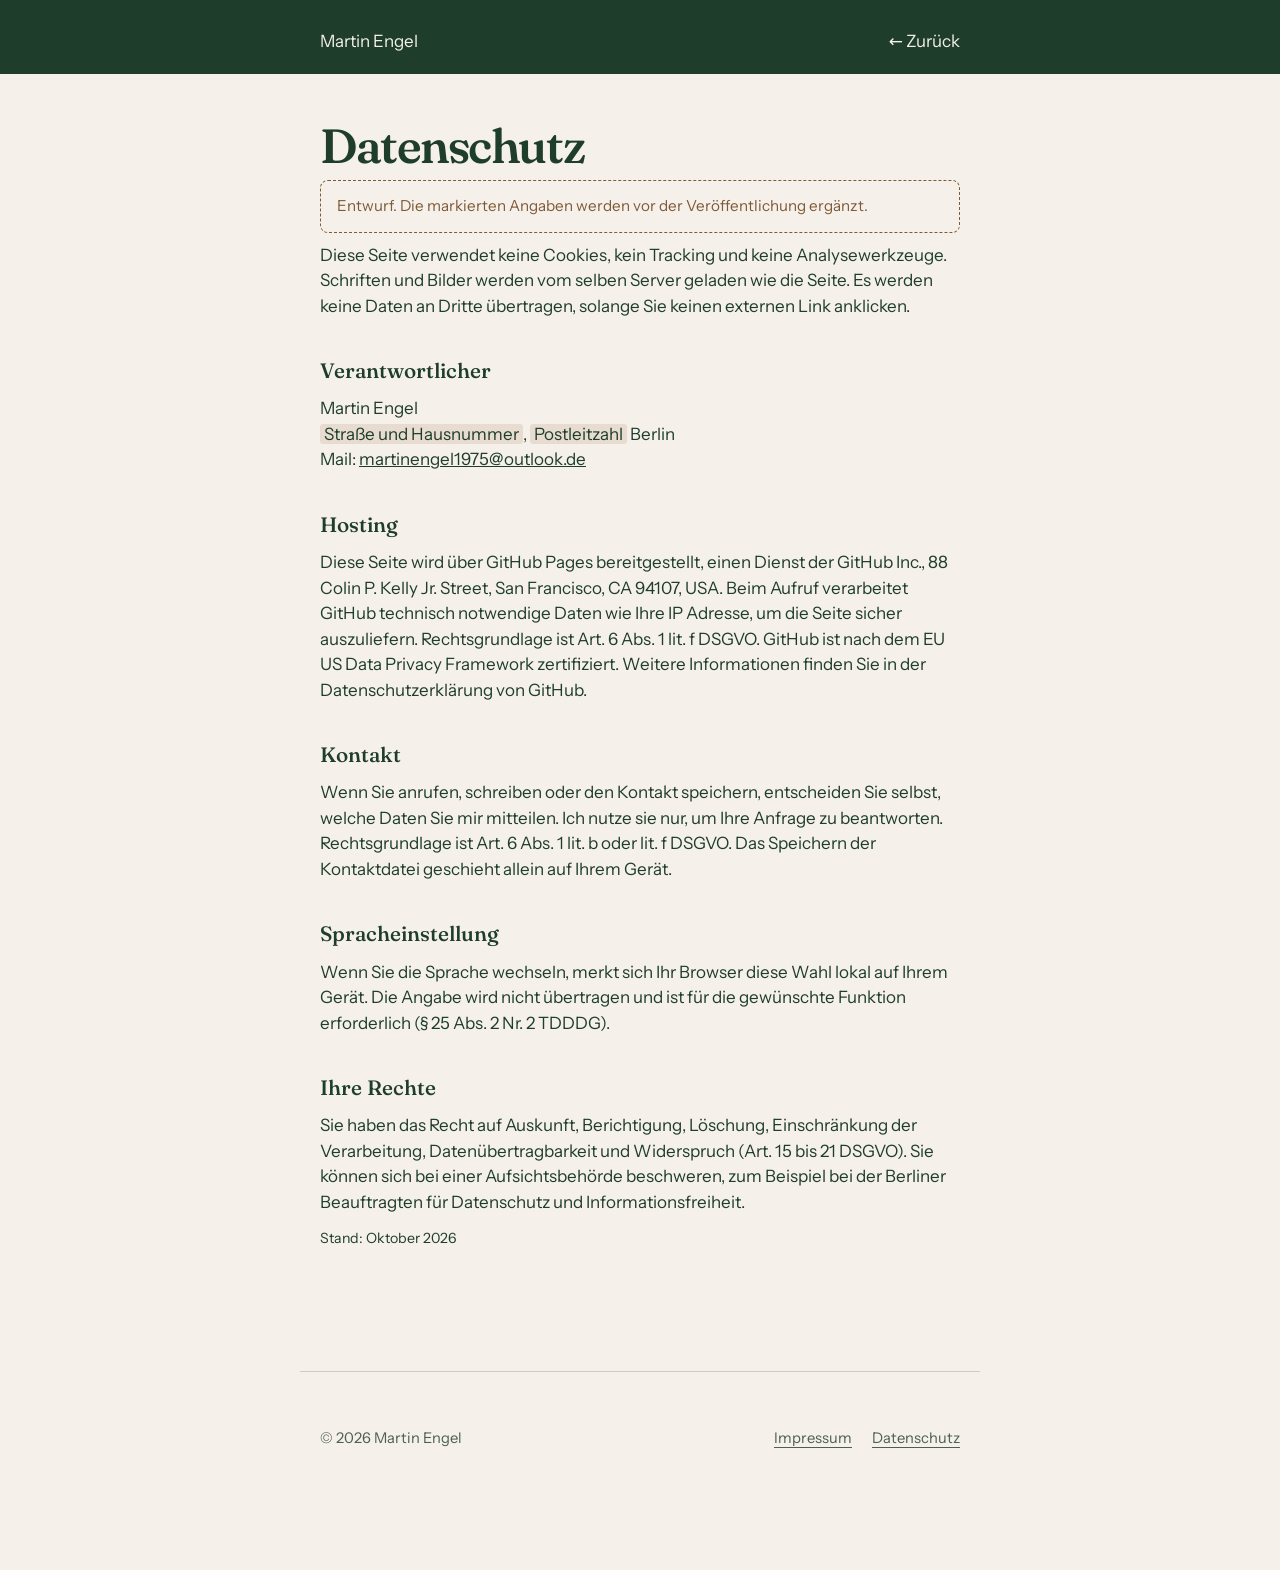
==== commit e77ae81c: "Build Martin Engel's personal page Weight stack hero with the hand written signature, portrait as th" ====
--- a/datenschutz.html
+++ b/datenschutz.html
@@ -2,77 +2,67 @@
 <html lang="de">
   <head>
     <meta charset="UTF-8" />
-    <meta name="viewport" content="width=device-width, initial-scale=1.0" />
-    <title>Datenschutz · On the Dot</title>
+    <meta name="viewport" content="width=device-width, initial-scale=1, viewport-fit=cover" />
+    <title>Datenschutz. Martin Engel</title>
     <meta name="robots" content="noindex" />
-    <link rel="icon" href="images/favicon.svg" type="image/svg+xml" />
+    <meta name="theme-color" content="#1F3D2B" />
+    <meta name="color-scheme" content="light dark" />
+    <link rel="icon" href="icons/favicon.svg" type="image/svg+xml" />
     <link rel="stylesheet" href="css/style.css" />
   </head>
   <body>
-    <header class="site-header">
-      <div class="container nav-wrap">
-        <a href="index.html" class="brand" aria-label="On the Dot Startseite">
-          <span class="brand-dot" aria-hidden="true"></span>
-          <span class="brand-name">On the Dot</span>
-        </a>
-        <a href="index.html" class="btn btn-ghost">Zur Startseite</a>
+    <header class="legal-header">
+      <div class="wrap">
+        <a href="./">Martin Engel</a>
+        <a href="./">← Zurück</a>
       </div>
     </header>
 
-    <main class="legal">
-      <div class="container narrow">
-        <p class="section-tag">Rechtliches</p>
-        <h1>Datenschutz</h1>
+    <main class="legal wrap">
+      <h1>Datenschutz</h1>
 
-        <p class="notice">
-          Entwurf. Diese Erklärung beschreibt die Website in ihrem jetzigen Zustand. Markierte Angaben sind Platzhalter. Vor der Veröffentlichung bitte vervollständigen und rechtlich prüfen lassen.
-        </p>
+      <!-- TODO before launch: replace the highlighted placeholders, have the text checked and remove this notice. -->
+      <p class="notice">Entwurf. Die markierten Angaben werden vor der Veröffentlichung ergänzt.</p>
 
-        <p>
-          Der Schutz Ihrer Daten ist uns wichtig. Diese Website kommt ohne Tracking, ohne Werbung und ohne Cookies aus. Schriften werden von unserem eigenen Server geladen, nicht von Drittanbietern.
-        </p>
+      <p>
+        Diese Seite verwendet keine Cookies, kein Tracking und keine Analysewerkzeuge. Schriften und Bilder werden vom selben Server geladen wie die Seite. Es werden keine Daten an Dritte übertragen, solange Sie keinen externen Link anklicken.
+      </p>
 
-        <h2>1. Verantwortlicher</h2>
-        <address>
-          <span class="placeholder">Vorname Nachname</span>, On the Dot<br />
-          <span class="placeholder">Straße und Hausnummer</span>, <span class="placeholder">PLZ</span> Berlin<br />
-          Mail: <span class="placeholder">lars@onthedot.example</span>
-        </address>
+      <h2>Verantwortlicher</h2>
+      <address>
+        Martin Engel<br />
+        <span class="todo">Straße und Hausnummer</span>, <span class="todo">Postleitzahl</span> Berlin<br />
+        Mail: <a href="mailto:martinengel1975@outlook.de">martinengel1975@outlook.de</a>
+      </address>
 
-        <h2>2. Hosting und Server Logfiles</h2>
-        <p>
-          Diese Website wird bei der IONOS SE, Elgendorfer Str. 57, 56410 Montabaur, gehostet. Beim Aufruf der Seiten verarbeitet der Server technisch notwendige Daten wie IP Adresse, Datum und Uhrzeit, aufgerufene Seite und Browsertyp. Das dient dem sicheren und stabilen Betrieb der Website. Rechtsgrundlage ist Art. 6 Abs. 1 lit. f DSGVO. Mit IONOS besteht ein Vertrag zur Auftragsverarbeitung nach Art. 28 DSGVO. <span class="placeholder">Speicherdauer der Logfiles laut IONOS ergänzen.</span>
-        </p>
+      <h2>Hosting</h2>
+      <!-- While the site runs on GitHub Pages. When it moves to IONOS, replace this paragraph with:
+           "Diese Seite wird bei der IONOS SE, Elgendorfer Str. 57, 56410 Montabaur, gehostet. Beim Aufruf verarbeitet der Server technisch notwendige Daten wie IP Adresse, Datum, Uhrzeit und aufgerufene Seite, um die Seite sicher auszuliefern. Rechtsgrundlage ist Art. 6 Abs. 1 lit. f DSGVO. Mit IONOS besteht ein Vertrag zur Auftragsverarbeitung nach Art. 28 DSGVO." -->
+      <p>
+        Diese Seite wird über GitHub Pages bereitgestellt, einen Dienst der GitHub Inc., 88 Colin P. Kelly Jr. Street, San Francisco, CA 94107, USA. Beim Aufruf verarbeitet GitHub technisch notwendige Daten wie Ihre IP Adresse, um die Seite sicher auszuliefern. Rechtsgrundlage ist Art. 6 Abs. 1 lit. f DSGVO. GitHub ist nach dem EU US Data Privacy Framework zertifiziert. Weitere Informationen finden Sie in der Datenschutzerklärung von GitHub.
+      </p>
 
-        <h2>3. Kontakt per Mail</h2>
-        <p>
-          Wenn Sie uns schreiben, verarbeiten wir Ihre Angaben, um Ihre Anfrage zu beantworten. Rechtsgrundlage ist Art. 6 Abs. 1 lit. b DSGVO bei Anfragen zu einer Zusammenarbeit, sonst Art. 6 Abs. 1 lit. f DSGVO. Wir löschen die Daten, sobald sie für die Bearbeitung nicht mehr erforderlich sind und keine gesetzlichen Aufbewahrungspflichten bestehen.
-        </p>
+      <h2>Kontakt</h2>
+      <p>
+        Wenn Sie anrufen, schreiben oder den Kontakt speichern, entscheiden Sie selbst, welche Daten Sie mir mitteilen. Ich nutze sie nur, um Ihre Anfrage zu beantworten. Rechtsgrundlage ist Art. 6 Abs. 1 lit. b oder lit. f DSGVO. Das Speichern der Kontaktdatei geschieht allein auf Ihrem Gerät.
+      </p>
 
-        <h2>4. Speicherung der Spracheinstellung</h2>
-        <p>
-          Wenn Sie die Sprache wechseln, speichert Ihr Browser diese Wahl lokal auf Ihrem Gerät. Die Information wird nicht an uns übertragen und dient nur dazu, die Seite in Ihrer Sprache anzuzeigen. Dies ist für die von Ihnen gewünschte Funktion unbedingt erforderlich (§ 25 Abs. 2 Nr. 2 TDDDG). Sie können die Angabe jederzeit über die Einstellungen Ihres Browsers löschen.
-        </p>
+      <h2>Spracheinstellung</h2>
+      <p>
+        Wenn Sie die Sprache wechseln, merkt sich Ihr Browser diese Wahl lokal auf Ihrem Gerät. Die Angabe wird nicht übertragen und ist für die gewünschte Funktion erforderlich (§ 25 Abs. 2 Nr. 2 TDDDG).
+      </p>
 
-        <h2>5. Externe Links</h2>
-        <p>
-          Unsere Seite verlinkt auf LinkedIn. Erst wenn Sie den Link anklicken, werden Daten an LinkedIn übertragen. Es gilt dann die Datenschutzerklärung von LinkedIn.
-        </p>
+      <h2>Ihre Rechte</h2>
+      <p>
+        Sie haben das Recht auf Auskunft, Berichtigung, Löschung, Einschränkung der Verarbeitung, Datenübertragbarkeit und Widerspruch (Art. 15 bis 21 DSGVO). Sie können sich bei einer Aufsichtsbehörde beschweren, zum Beispiel bei der Berliner Beauftragten für Datenschutz und Informationsfreiheit.
+      </p>
 
-        <h2>6. Ihre Rechte</h2>
-        <p>
-          Sie haben das Recht auf Auskunft, Berichtigung, Löschung und Einschränkung der Verarbeitung, auf Datenübertragbarkeit sowie auf Widerspruch gegen die Verarbeitung (Art. 15 bis 21 DSGVO). Sie können sich außerdem bei einer Aufsichtsbehörde beschweren, zum Beispiel bei der Berliner Beauftragten für Datenschutz und Informationsfreiheit.
-        </p>
-
-        <p><small>Stand: <span class="placeholder">Monat Jahr</span></small></p>
-
-        <a href="index.html" class="back-link">← Zurück zur Startseite</a>
-      </div>
+      <p><small>Stand: Oktober 2026</small></p>
     </main>
 
-    <footer class="site-footer">
-      <div class="container footer-grid">
-        <p class="footer-tagline">Frisch und pünktlich. Order on the Dot.</p>
+    <footer class="footer wrap">
+      <div class="footer-row">
+        <span>© 2026 Martin Engel</span>
         <nav class="footer-links" aria-label="Rechtliches">
           <a href="impressum.html">Impressum</a>
           <a href="datenschutz.html" aria-current="page">Datenschutz</a>
--- a/css/style.css
+++ b/css/style.css
@@ -1,11 +1,10 @@
-/* ==========================================================================
-   On the Dot
-   Fonts are self hosted (no requests to third parties, GDPR friendly).
-   ========================================================================== */
+/* Martin Engel
+   A good old shop sign meets a sharp editorial magazine.
+   Mandarine is reserved for round dots and the "gemacht" signature. */
 
 @font-face {
   font-family: "Fraunces";
-  src: url("../fonts/fraunces-latin-full-normal.woff2") format("woff2");
+  src: url("../fonts/fraunces.woff2") format("woff2");
   font-weight: 100 900;
   font-style: normal;
   font-display: swap;
@@ -13,43 +12,65 @@
 
 @font-face {
   font-family: "Fraunces";
-  src: url("../fonts/fraunces-latin-full-italic.woff2") format("woff2");
+  src: url("../fonts/fraunces-italic.woff2") format("woff2");
   font-weight: 100 900;
   font-style: italic;
   font-display: swap;
 }
 
 @font-face {
-  font-family: "Manrope";
-  src: url("../fonts/manrope-latin-wght-normal.woff2") format("woff2");
-  font-weight: 200 800;
+  font-family: "Instrument Sans";
+  src: url("../fonts/instrument-sans.woff2") format("woff2");
+  font-weight: 400 700;
   font-style: normal;
   font-display: swap;
 }
 
+@font-face {
+  font-family: "Caveat Brush";
+  src: url("../fonts/caveat-brush-gemacht.woff2") format("woff2");
+  font-weight: 400;
+  font-style: normal;
+  font-display: swap;
+}
+
 :root {
-  --paper: #f6f1ea;
-  --paper-deep: #efe7dc;
-  --surface: #fffcf8;
-  --ink: #1d1a17;
-  --ink-soft: #2a2622;
-  --muted: #675d55;
-  --line: rgba(29, 26, 23, 0.12);
-  --line-strong: rgba(29, 26, 23, 0.22);
-  --dot: #b9502a;
-  --dot-deep: #9c4120;
-  --dot-soft: rgba(185, 80, 42, 0.1);
-  --sage: #5f7a62;
-
-  --font-display: "Fraunces", "Iowan Old Style", "Palatino Linotype", Georgia, serif;
-  --font-body: "Manrope", "Helvetica Neue", Arial, sans-serif;
-
-  --radius: 20px;
-  --radius-lg: 28px;
-  --shadow: 0 1px 2px rgba(29, 26, 23, 0.04), 0 24px 60px rgba(29, 26, 23, 0.1);
-  --ease: cubic-bezier(0.22, 1, 0.36, 1);
-
-  color-scheme: light;
+  --waldgruen: #1f3d2b;
+  --papier: #f5f1ea;
+  --holz: #a67c52;
+  --mandarine: #ff7a1a;
+
+  --bg: var(--papier);
+  --text: var(--waldgruen);
+  --muted: #4b5f52;
+  --label: #7f5a36; /* Holz, darkened for small text contrast on paper */
+  --rule: rgba(31, 61, 43, 0.2);
+  --rule-soft: rgba(31, 61, 43, 0.12);
+  --btn-bg: var(--waldgruen);
+  --btn-text: var(--papier);
+
+  --display: "Fraunces", Georgia, "Times New Roman", serif;
+  --sans: "Instrument Sans", system-ui, -apple-system, "Segoe UI", Roboto, sans-serif;
+  --script: "Caveat Brush", "Segoe Script", "Bradley Hand", cursive;
+
+  --wrap: 640px;
+  --gutter: 20px;
+  --ease: cubic-bezier(0.2, 0.7, 0.2, 1);
+
+  color-scheme: light dark;
+}
+
+@media (prefers-color-scheme: dark) {
+  :root {
+    --bg: #101e15;
+    --text: var(--papier);
+    --muted: #bcc6bd;
+    --label: #c9a27a;
+    --rule: rgba(245, 241, 234, 0.22);
+    --rule-soft: rgba(245, 241, 234, 0.12);
+    --btn-bg: var(--papier);
+    --btn-text: var(--waldgruen);
+  }
 }
 
 *,
@@ -59,1247 +80,796 @@
 }
 
 html {
-  scroll-behavior: smooth;
-  scroll-padding-top: 88px;
   -webkit-text-size-adjust: 100%;
+  text-size-adjust: 100%;
 }
 
 body {
   margin: 0;
-  font-family: var(--font-body);
+  background: var(--bg);
+  color: var(--text);
+  font-family: var(--sans);
   font-size: 1.0625rem;
-  line-height: 1.65;
-  background: var(--paper);
-  color: var(--ink);
+  line-height: 1.5;
   -webkit-font-smoothing: antialiased;
   text-rendering: optimizeLegibility;
-}
-
-a {
-  color: inherit;
-  text-decoration: none;
-}
-
-img {
-  max-width: 100%;
-  display: block;
-}
-
-button {
-  font: inherit;
-  color: inherit;
 }
 
 h1,
 h2,
 h3,
 p,
-ul,
 ol,
-blockquote {
-  margin-top: 0;
+ul {
+  margin: 0;
+}
+
+h1,
+h2,
+h3 {
+  text-wrap: balance;
+}
+
+p {
+  text-wrap: pretty;
+}
+
+img {
+  display: block;
+  max-width: 100%;
+  height: auto;
+}
+
+a {
+  color: inherit;
+}
+
+button {
+  font: inherit;
+  color: inherit;
 }
 
 :focus-visible {
-  outline: 2px solid var(--dot);
-  outline-offset: 3px;
-  border-radius: 6px;
+  outline: 3px solid var(--mandarine);
+  outline-offset: 2px;
+  box-shadow: 0 0 0 2px var(--bg);
+  border-radius: 4px;
 }
 
 ::selection {
-  background: var(--dot);
-  color: var(--surface);
-}
-
-.container {
-  width: min(1160px, calc(100% - 40px));
-  margin: 0 auto;
-}
-
-.narrow {
-  max-width: 760px;
-}
-
-.sr-only {
-  position: absolute;
-  width: 1px;
-  height: 1px;
-  padding: 0;
-  margin: -1px;
-  overflow: hidden;
-  clip: rect(0, 0, 0, 0);
-  white-space: nowrap;
-  border: 0;
+  background: var(--waldgruen);
+  color: var(--papier);
+}
+
+.wrap {
+  width: 100%;
+  max-width: calc(var(--wrap) + 2 * var(--gutter));
+  margin-inline: auto;
+  padding-inline: max(var(--gutter), env(safe-area-inset-left)) max(var(--gutter), env(safe-area-inset-right));
 }
 
 .skip-link {
   position: absolute;
-  left: 16px;
-  top: -60px;
-  z-index: 200;
-  padding: 10px 16px;
-  background: var(--ink);
-  color: var(--surface);
-  border-radius: 999px;
+  left: 12px;
+  top: -64px;
+  z-index: 50;
+  padding: 12px 16px;
+  background: var(--papier);
+  color: var(--waldgruen);
   font-weight: 600;
-  transition: top 0.2s var(--ease);
+  border-radius: 6px;
 }
 
 .skip-link:focus {
-  top: 16px;
+  top: 12px;
+}
+
+/* The round dot. A real circle that replaces the full stop and scales with the type.
+   The period stays in the markup so copying text still works. */
+.dot {
+  display: inline-block;
+  width: var(--dot, 0.17em);
+  height: var(--dot, 0.17em);
+  margin-left: 0.05em;
+  border-radius: 50%;
+  background: var(--mandarine);
+  color: transparent;
+  overflow: hidden;
+  line-height: 0;
+  vertical-align: baseline;
+  user-select: text;
+}
+
+.dot-word {
+  white-space: nowrap;
 }
 
 /* --------------------------------------------------------------------------
-   Header
+   Hero
    -------------------------------------------------------------------------- */
 
-.site-header {
-  position: sticky;
-  top: 0;
-  z-index: 100;
-  background: rgba(246, 241, 234, 0.82);
-  backdrop-filter: saturate(1.4) blur(14px);
-  -webkit-backdrop-filter: saturate(1.4) blur(14px);
-  border-bottom: 1px solid transparent;
-  transition: border-color 0.3s ease, background 0.3s ease;
-}
-
-.site-header.is-scrolled {
-  border-bottom-color: var(--line);
-}
-
-.nav-wrap {
+.hero {
+  position: relative;
+  background-color: var(--waldgruen);
+  background-image: radial-gradient(rgba(245, 241, 234, 0.07) 1px, transparent 1.4px);
+  background-size: 14px 14px;
+  color: var(--papier);
+  padding-top: max(18px, env(safe-area-inset-top));
+  padding-bottom: clamp(72px, 22vw, 110px);
+}
+
+.hero-top {
   display: flex;
   align-items: center;
   justify-content: space-between;
-  min-height: 76px;
-  gap: 24px;
-}
-
-.brand {
+  gap: 16px;
+  min-height: 48px;
+}
+
+.hero-mark {
+  font-size: 0.78rem;
+  font-weight: 600;
+  letter-spacing: 0.16em;
+  text-transform: uppercase;
+  color: rgba(245, 241, 234, 0.82);
+}
+
+.lang {
   display: inline-flex;
+  gap: 2px;
+}
+
+.lang-btn {
+  min-width: 44px;
+  min-height: 44px;
+  padding: 0 8px;
+  border: 0;
+  border-radius: 999px;
+  background: transparent;
+  color: rgba(245, 241, 234, 0.72);
+  font-size: 0.78rem;
+  font-weight: 600;
+  letter-spacing: 0.12em;
+  cursor: pointer;
+}
+
+.lang-btn[aria-pressed="true"] {
+  color: var(--papier);
+  text-decoration: underline;
+  text-decoration-thickness: 1px;
+  text-underline-offset: 6px;
+}
+
+.lockup {
+  container-type: inline-size;
+  position: relative;
+  display: flex;
+  flex-direction: column;
+  margin-top: clamp(28px, 9vw, 56px);
+  font-family: var(--display);
+  letter-spacing: -0.035em;
+  font-variation-settings: "SOFT" 0, "WONK" 0;
+}
+
+.lw {
+  display: block;
+  line-height: 0.92;
+  white-space: nowrap;
+  font-weight: var(--w);
+}
+
+.lw-1 {
+  --w: 120;
+  font-size: 25cqi;
+}
+
+.lw-1 .dot {
+  --dot: 0.11em;
+}
+
+.lw-2 {
+  --w: 480;
+  font-size: 25cqi;
+  margin-top: 0.04em;
+}
+
+.lw-2 .dot {
+  --dot: 0.145em;
+}
+
+.lw-3 {
+  --w: 880;
+  font-size: 15.4cqi;
+  margin-top: 0.12em;
+  letter-spacing: -0.04em;
+}
+
+.lw-3 .dot {
+  --dot: 0.27em;
+}
+
+/* The signature. Generous padding so the descender of the g is never clipped. */
+.signature {
+  align-self: flex-end;
+  display: block;
+  margin-top: -0.32em;
+  margin-right: 0.02em;
+  padding: 0.1em 0.12em 0.3em;
+  font-family: var(--script);
+  font-size: 19cqi;
+  font-weight: 400;
+  line-height: 1.15;
+  letter-spacing: 0;
+  color: var(--mandarine);
+  transform: rotate(-7deg);
+  transform-origin: 70% 60%;
+}
+
+.signature-ink {
+  display: inline-block;
+  padding: 0 0.08em 0.18em;
+}
+
+/* --------------------------------------------------------------------------
+   Intro
+   -------------------------------------------------------------------------- */
+
+.intro {
+  position: relative;
+}
+
+.intro-head {
+  display: flex;
+  flex-direction: column;
+  align-items: flex-start;
+  gap: 22px;
+  margin-top: calc(-1 * clamp(56px, 17vw, 84px));
+}
+
+.portrait {
+  position: relative;
+  flex: 0 0 auto;
+  width: clamp(112px, 34vw, 168px);
+}
+
+.portrait img {
+  width: 100%;
+  aspect-ratio: 1;
+  border-radius: 50%;
+  object-fit: cover;
+  box-shadow: 0 0 0 4px var(--bg);
+  background: var(--waldgruen);
+}
+
+/* A small Mandarine dot sits on the edge of the portrait. */
+.portrait::after {
+  content: "";
+  position: absolute;
+  left: 85.4%;
+  top: 85.4%;
+  width: 13%;
+  aspect-ratio: 1;
+  border-radius: 50%;
+  background: var(--mandarine);
+  box-shadow: 0 0 0 3px var(--bg);
+  transform: translate(-50%, -50%);
+}
+
+.intro h1 {
+  padding-bottom: 0.08em;
+  font-family: var(--display);
+  font-size: clamp(2.4rem, 11.5vw, 3.75rem);
+  font-weight: 560;
+  white-space: nowrap;
+  font-variation-settings: "SOFT" 30, "WONK" 1;
+  line-height: 0.98;
+  letter-spacing: -0.03em;
+}
+
+.oneliner {
+  margin-top: 14px;
+  font-family: var(--display);
+  font-style: italic;
+  font-size: clamp(1.45rem, 6.2vw, 1.95rem);
+  font-weight: 360;
+  font-variation-settings: "SOFT" 100;
+  line-height: 1.2;
+  letter-spacing: -0.015em;
+}
+
+.intro-text {
+  margin-top: 16px;
+  max-width: 34em;
+  color: var(--muted);
+  font-size: 1.125rem;
+}
+
+/* --------------------------------------------------------------------------
+   Contact
+   -------------------------------------------------------------------------- */
+
+.contact {
+  margin-top: 32px;
+}
+
+.btn-save {
+  display: flex;
   align-items: center;
-  gap: 10px;
-}
-
-.brand-dot {
+  justify-content: center;
+  min-height: 56px;
+  padding: 0 24px;
+  border-radius: 999px;
+  background: var(--btn-bg);
+  color: var(--btn-text);
+  font-weight: 600;
+  font-size: 1.05rem;
+  letter-spacing: 0.01em;
+  text-decoration: none;
+  transition: transform 0.2s var(--ease);
+}
+
+.btn-save:active {
+  transform: scale(0.985);
+}
+
+.contact-list {
+  list-style: none;
+  padding: 0;
+  margin-top: 12px;
+}
+
+.contact-list li {
+  border-bottom: 1px solid var(--rule);
+}
+
+.contact-list a {
+  display: grid;
+  grid-template-columns: 1fr auto;
+  grid-template-areas:
+    "label arrow"
+    "value arrow";
+  align-items: center;
+  column-gap: 12px;
+  min-height: 64px;
+  padding: 12px 2px;
+  text-decoration: none;
+}
+
+.cl-label {
+  grid-area: label;
+  font-size: 0.75rem;
+  font-weight: 600;
+  letter-spacing: 0.14em;
+  text-transform: uppercase;
+  color: var(--label);
+}
+
+.cl-value {
+  grid-area: value;
+  font-size: 1.0625rem;
+  overflow-wrap: anywhere;
+}
+
+.cl-phone {
+  font-variant-numeric: tabular-nums;
+  letter-spacing: 0.01em;
+}
+
+.cl-arrow {
+  grid-area: arrow;
+  font-size: 1.1rem;
+  transition: transform 0.25s var(--ease);
+}
+
+.contact-list a:hover .cl-arrow {
+  transform: translateX(3px);
+}
+
+/* --------------------------------------------------------------------------
+   Sections
+   -------------------------------------------------------------------------- */
+
+.atob,
+.examples,
+.principle-section,
+.invite {
+  margin-top: clamp(88px, 22vw, 140px);
+}
+
+.section-title {
+  font-family: var(--display);
+  font-size: clamp(2rem, 8.5vw, 2.9rem);
+  font-weight: 520;
+  font-variation-settings: "SOFT" 50, "WONK" 1;
+  line-height: 1.02;
+  letter-spacing: -0.03em;
+}
+
+.lead {
+  margin-top: 14px;
+  max-width: 32em;
+  font-size: 1.125rem;
+  color: var(--muted);
+}
+
+.label {
+  font-family: var(--sans);
+  font-size: 0.78rem;
+  font-weight: 600;
+  letter-spacing: 0.16em;
+  text-transform: uppercase;
+  color: var(--label);
+}
+
+/* Von A nach B: a thin line runs from A through the steps and ends in a dot at B. */
+
+.route {
+  --rail: 22px;
+  container-type: inline-size;
+  position: relative;
+  margin-top: 40px;
+  padding-left: calc(var(--rail) + 18px);
+}
+
+.route::before {
+  content: "";
+  position: absolute;
+  left: calc(var(--rail) / 2);
+  top: 1.6em;
+  bottom: 1.4em;
+  width: 1px;
+  background: var(--text);
+  opacity: 0.55;
+}
+
+.route-end {
+  position: relative;
+  display: flex;
+  align-items: center;
+  margin-left: calc(-1 * (var(--rail) + 18px));
+  width: var(--rail);
+  height: 1.6em;
+  justify-content: center;
+  font-family: var(--display);
+  font-style: italic;
+  font-size: 1rem;
+  font-weight: 500;
+  background: var(--bg);
+}
+
+.route-b {
+  margin-top: 6px;
+}
+
+.route-dot {
+  position: absolute;
+  left: 50%;
+  top: calc(100% + 4px);
   width: 12px;
   height: 12px;
   border-radius: 50%;
-  background: var(--dot);
-  box-shadow: 0 0 0 5px var(--dot-soft);
-}
-
-.brand-name {
-  font-family: var(--font-display);
-  font-size: 1.32rem;
-  font-weight: 500;
-  letter-spacing: -0.01em;
-  font-variation-settings: "opsz" 48;
-}
-
-.main-nav {
+  background: var(--mandarine);
+  transform: translateX(-50%);
+}
+
+.steps {
+  list-style: none;
+  padding: 0;
+}
+
+.step {
+  padding: 18px 0 26px;
+}
+
+.step + .step {
+  border-top: 1px solid var(--rule-soft);
+}
+
+.step-word {
+  font-family: var(--display);
+  font-size: clamp(2.6rem, 17cqi, 4.6rem);
+  font-weight: 700;
+  font-variation-settings: "SOFT" 20, "WONK" 1;
+  line-height: 1;
+  letter-spacing: -0.035em;
+  padding-bottom: 0.06em;
+}
+
+.step-word .dot {
+  --dot: 0.16em;
+}
+
+.step p {
+  margin-top: 8px;
+  color: var(--muted);
+}
+
+/* Ein Beispiel */
+
+.case-list {
+  margin-top: 18px;
+}
+
+.case {
+  border-top: 1px solid var(--text);
+}
+
+.case + .case {
+  margin-top: 48px;
+}
+
+.case-row {
+  display: grid;
+  grid-template-columns: 4.9rem 1fr;
+  gap: 12px;
+  padding: 18px 0;
+  border-bottom: 1px solid var(--rule);
+}
+
+.case-key {
+  padding-top: 0.2em;
+  font-family: var(--display);
+  font-style: italic;
+  font-size: 1rem;
+  color: var(--label);
+}
+
+.case-text {
+  font-size: 1.125rem;
+}
+
+.case-row-thought {
+  padding: 26px 0;
+}
+
+.case-thought {
+  font-family: var(--display);
+  font-style: italic;
+  font-size: clamp(1.5rem, 6.4vw, 2.1rem);
+  font-weight: 420;
+  font-variation-settings: "SOFT" 100, "WONK" 1;
+  line-height: 1.12;
+  letter-spacing: -0.02em;
+}
+
+/* Principle: the second typographic peak */
+
+.principle-section {
+  container-type: inline-size;
+}
+
+.principle {
+  font-family: var(--display);
+  font-size: 12.4cqi;
+  font-weight: 300;
+  font-variation-settings: "SOFT" 40, "WONK" 1;
+  line-height: 1.02;
+  letter-spacing: -0.04em;
+  text-wrap: balance;
+}
+
+.principle > span:first-child {
+  display: block;
+  margin-bottom: 0.08em;
+}
+
+.principle strong {
+  font-weight: 860;
+  letter-spacing: -0.045em;
+}
+
+.principle .dot {
+  --dot: 0.14em;
+}
+
+/* Invitation */
+
+.invite-title {
+  font-family: var(--display);
+  font-size: clamp(2.3rem, 10.5vw, 3.6rem);
+  font-weight: 600;
+  font-variation-settings: "SOFT" 30, "WONK" 1;
+  line-height: 1;
+  letter-spacing: -0.035em;
+}
+
+.invite-title .dot {
+  --dot: 0.16em;
+}
+
+/* Footer */
+
+.footer {
+  margin-top: clamp(80px, 20vw, 120px);
+  padding-top: 28px;
+  padding-bottom: calc(110px + env(safe-area-inset-bottom));
+  border-top: 1px solid var(--rule);
+  font-size: 0.92rem;
+  color: var(--muted);
+}
+
+.footer-event {
+  font-family: var(--display);
+  font-style: italic;
+  font-size: 1.05rem;
+  color: var(--text);
+}
+
+.footer-row {
   display: flex;
+  flex-wrap: wrap;
   align-items: center;
-  gap: 32px;
-  font-size: 0.95rem;
-  color: var(--muted);
-}
-
-.main-nav a {
-  position: relative;
-  padding: 4px 0;
-  transition: color 0.2s ease;
-}
-
-.main-nav a:not(.nav-cta)::after {
-  content: "";
-  position: absolute;
-  left: 0;
-  bottom: -2px;
-  width: 100%;
-  height: 1px;
-  background: currentColor;
-  transform: scaleX(0);
-  transform-origin: left;
-  transition: transform 0.35s var(--ease);
-}
-
-.main-nav a:hover,
-.main-nav a:focus-visible {
-  color: var(--ink);
-}
-
-.main-nav a:hover::after,
-.main-nav a:focus-visible::after {
-  transform: scaleX(1);
-}
-
-.main-nav .nav-cta {
-  color: var(--ink);
-  font-weight: 600;
-  padding: 9px 18px;
-  border: 1px solid var(--line-strong);
-  border-radius: 999px;
-  transition: background 0.2s ease, color 0.2s ease, border-color 0.2s ease;
-}
-
-.main-nav .nav-cta:hover,
-.main-nav .nav-cta:focus-visible {
-  background: var(--ink);
-  border-color: var(--ink);
-  color: var(--surface);
-}
-
-.header-tools {
+  justify-content: space-between;
+  gap: 8px 20px;
+  margin-top: 16px;
+}
+
+.footer-links {
   display: flex;
-  align-items: center;
-  gap: 12px;
-}
-
-.language-switch {
-  display: inline-flex;
-  padding: 3px;
-  border: 1px solid var(--line);
-  border-radius: 999px;
-  background: rgba(255, 252, 248, 0.6);
-}
-
-.lang-btn {
-  border: 0;
-  background: transparent;
-  color: var(--muted);
-  min-width: 38px;
-  padding: 6px 10px;
-  border-radius: 999px;
-  font-size: 0.78rem;
-  font-weight: 700;
-  letter-spacing: 0.06em;
-  cursor: pointer;
-  transition: background 0.2s ease, color 0.2s ease;
-}
-
-.lang-btn:hover {
-  color: var(--ink);
-}
-
-.lang-btn.active {
-  background: var(--ink);
-  color: var(--surface);
-}
-
-.menu-toggle {
-  display: none;
-  width: 42px;
-  height: 42px;
-  border: 1px solid var(--line);
-  border-radius: 50%;
-  background: transparent;
-  cursor: pointer;
-  position: relative;
-}
-
-.menu-bar {
-  position: absolute;
-  left: 50%;
-  width: 16px;
-  height: 1.5px;
-  background: var(--ink);
-  transform: translateX(-50%);
-  transition: transform 0.3s var(--ease), top 0.3s var(--ease);
-}
-
-.menu-bar:nth-of-type(2) { top: 17px; }
-.menu-bar:nth-of-type(3) { top: 23px; }
-
-.menu-toggle[aria-expanded="true"] .menu-bar:nth-of-type(2) {
-  top: 20px;
-  transform: translateX(-50%) rotate(45deg);
-}
-
-.menu-toggle[aria-expanded="true"] .menu-bar:nth-of-type(3) {
-  top: 20px;
-  transform: translateX(-50%) rotate(-45deg);
-}
-
-/* --------------------------------------------------------------------------
-   Type
-   -------------------------------------------------------------------------- */
-
-.eyebrow,
-.section-tag {
+  gap: 4px 20px;
+}
+
+.footer-links a {
   display: inline-flex;
   align-items: center;
-  gap: 12px;
-  margin-bottom: 28px;
-  font-size: 0.78rem;
-  font-weight: 700;
-  letter-spacing: 0.14em;
-  text-transform: uppercase;
-  color: var(--muted);
-}
-
-.eyebrow-sep {
-  width: 4px;
-  height: 4px;
-  border-radius: 50%;
-  background: var(--dot);
-}
-
-.tag-num {
-  font-family: var(--font-display);
-  font-style: italic;
-  font-weight: 400;
-  font-size: 0.95rem;
-  letter-spacing: 0;
-  text-transform: none;
-  color: var(--dot);
-}
-
-.tag-num::after {
-  content: "";
-  display: inline-block;
-  width: 28px;
-  height: 1px;
-  margin-left: 12px;
-  vertical-align: middle;
-  background: currentColor;
-  opacity: 0.6;
-}
-
-h1,
-.display {
-  font-family: var(--font-display);
-  font-weight: 380;
-  font-variation-settings: "opsz" 144, "SOFT" 30;
-  letter-spacing: -0.025em;
-  color: var(--ink);
-}
-
-h1 {
-  font-size: clamp(3rem, 7vw, 6.2rem);
-  line-height: 0.98;
-  margin-bottom: 32px;
-}
-
-.h1-line {
-  display: block;
-}
-
-.h1-accent {
-  font-style: italic;
-  font-weight: 340;
-}
-
-.accent-dot {
-  color: var(--dot);
-}
-
-.display {
-  font-size: clamp(2.2rem, 4.4vw, 3.8rem);
-  line-height: 1.04;
-  margin-bottom: 0;
-  max-width: 18ch;
-}
-
-h3 {
-  font-family: var(--font-display);
-  font-weight: 460;
-  font-size: 1.45rem;
-  line-height: 1.2;
-  letter-spacing: -0.01em;
-  font-variation-settings: "opsz" 36;
-  margin-bottom: 10px;
-}
-
-.lead {
-  font-size: clamp(1.1rem, 1.5vw, 1.25rem);
-  line-height: 1.6;
-  color: var(--muted);
-  max-width: 34em;
-  margin-bottom: 0;
-}
-
-/* --------------------------------------------------------------------------
-   Buttons
-   -------------------------------------------------------------------------- */
-
-.btn {
-  display: inline-flex;
-  align-items: center;
-  justify-content: center;
-  gap: 10px;
-  min-height: 52px;
-  padding: 0 26px;
-  border-radius: 999px;
-  border: 1px solid transparent;
-  font-weight: 600;
-  font-size: 0.98rem;
-  letter-spacing: 0.01em;
-  transition: background 0.25s ease, color 0.25s ease, border-color 0.25s ease, transform 0.25s var(--ease);
-}
-
-.btn-primary {
-  background: var(--ink);
-  color: var(--surface);
-}
-
-.btn-primary:hover,
-.btn-primary:focus-visible {
-  background: var(--dot);
-  transform: translateY(-1px);
-}
-
-.btn-ghost {
-  color: var(--ink);
-  border-color: var(--line-strong);
-}
-
-.btn-ghost:hover,
-.btn-ghost:focus-visible {
-  border-color: var(--ink);
-}
-
-.btn-arrow {
-  display: inline-block;
-  transition: transform 0.3s var(--ease);
-}
-
-.btn:hover .btn-arrow {
-  transform: translateX(3px);
-}
-
-.btn-large {
-  min-height: 58px;
-  padding: 0 34px;
-  font-size: 1.02rem;
-}
-
-/* --------------------------------------------------------------------------
-   Hero
-   -------------------------------------------------------------------------- */
-
-.hero {
-  position: relative;
-  padding: clamp(56px, 9vw, 120px) 0 clamp(72px, 10vw, 140px);
-  overflow: hidden;
-}
-
-.hero-grid {
-  display: grid;
-  grid-template-columns: minmax(0, 1.15fr) minmax(0, 0.85fr);
-  align-items: center;
-  gap: clamp(40px, 6vw, 88px);
-}
-
-.hero-actions,
-.contact-actions {
-  display: flex;
-  flex-wrap: wrap;
-  gap: 12px;
-}
-
-.hero-actions {
-  margin-top: 40px;
-}
-
-.hero-note {
-  margin: 28px 0 0;
-  font-size: 0.92rem;
-  color: var(--muted);
-}
-
-.hero-visual {
-  position: relative;
-  display: flex;
-  justify-content: center;
-}
-
-.hero-orb {
-  position: absolute;
-  z-index: 0;
-  width: 78%;
-  aspect-ratio: 1;
-  top: 50%;
-  left: 55%;
-  transform: translate(-50%, -50%);
-  border-radius: 50%;
-  background: radial-gradient(circle at 35% 35%, rgba(185, 80, 42, 0.18), rgba(185, 80, 42, 0) 70%);
-  pointer-events: none;
-}
-
-.order-card {
-  position: relative;
-  z-index: 1;
-  width: min(100%, 400px);
-  padding: 26px;
-  background: var(--surface);
-  border: 1px solid var(--line);
-  border-radius: var(--radius-lg);
-  box-shadow: var(--shadow);
-}
-
-.order-head {
+  min-height: 44px;
+  text-underline-offset: 4px;
+  text-decoration-thickness: 1px;
+}
+
+/* Sticky contact bar */
+
+.sticky-save {
+  position: fixed;
+  left: 0;
+  right: 0;
+  bottom: 0;
+  z-index: 20;
   display: flex;
   align-items: center;
   justify-content: space-between;
   gap: 12px;
-  padding-bottom: 18px;
-  border-bottom: 1px solid var(--line);
-}
-
-.order-title {
-  font-family: var(--font-display);
-  font-size: 1.15rem;
-  font-weight: 460;
-}
-
-.example-tag {
-  font-size: 0.7rem;
-  font-weight: 700;
-  letter-spacing: 0.12em;
-  text-transform: uppercase;
-  color: var(--muted);
-  padding: 4px 10px;
-  border: 1px dashed var(--line-strong);
-  border-radius: 999px;
-}
-
-.order-list {
-  list-style: none;
-  padding: 0;
-  margin: 0;
-}
-
-.order-list li {
-  display: grid;
-  grid-template-columns: 64px 1fr auto;
-  align-items: center;
-  gap: 12px;
-  padding: 16px 0;
-  border-bottom: 1px solid var(--line);
-}
-
-.order-time {
-  font-family: var(--font-display);
-  font-size: 1.25rem;
-  font-weight: 420;
-  font-variant-numeric: tabular-nums;
-  font-variation-settings: "opsz" 48;
-}
-
-.order-item {
-  display: flex;
-  flex-direction: column;
-  line-height: 1.3;
-}
-
-.order-item strong {
-  font-weight: 600;
+  padding: 10px max(16px, env(safe-area-inset-right)) calc(10px + env(safe-area-inset-bottom)) max(16px, env(safe-area-inset-left));
+  background: color-mix(in srgb, var(--bg) 92%, transparent);
+  -webkit-backdrop-filter: blur(12px);
+  backdrop-filter: blur(12px);
+  border-top: 1px solid var(--rule);
+  transform: translateY(110%);
+  transition: transform 0.35s var(--ease);
+}
+
+.sticky-save.is-visible {
+  transform: none;
+}
+
+.sticky-name {
+  font-family: var(--display);
+  font-size: 1.05rem;
+  font-weight: 560;
+  letter-spacing: -0.01em;
+  white-space: nowrap;
+}
+
+.btn-compact {
+  min-height: 48px;
+  padding: 0 22px;
   font-size: 0.98rem;
 }
 
-.order-item small {
-  color: var(--muted);
-  font-size: 0.82rem;
-}
-
-.order-status {
-  width: 10px;
-  height: 10px;
-  border-radius: 50%;
-  border: 1.5px solid var(--line-strong);
-}
-
-.order-status.ready {
-  background: var(--sage);
-  border-color: var(--sage);
-  box-shadow: 0 0 0 4px rgba(95, 122, 98, 0.15);
-}
-
-.forecast {
-  display: flex;
-  align-items: flex-end;
-  justify-content: space-between;
-  gap: 18px;
-  margin-top: 20px;
-  padding: 20px;
-  background: var(--paper);
-  border-radius: var(--radius);
-}
-
-.forecast-copy {
-  display: flex;
-  flex-direction: column;
-  gap: 2px;
-}
-
-.forecast-label {
-  font-size: 0.72rem;
-  font-weight: 700;
-  letter-spacing: 0.12em;
-  text-transform: uppercase;
-  color: var(--muted);
-}
-
-.forecast-value {
-  font-family: var(--font-display);
-  font-size: 1.9rem;
-  font-weight: 400;
-  line-height: 1.15;
-  letter-spacing: -0.01em;
-}
-
-.forecast-hint {
-  font-size: 0.84rem;
-  color: var(--dot-deep);
-  font-weight: 600;
-}
-
-.bars {
-  display: flex;
-  align-items: flex-end;
-  gap: 5px;
-  height: 64px;
-  flex-shrink: 0;
-}
-
-.bars span {
-  width: 9px;
-  height: var(--h);
-  border-radius: 3px;
-  background: var(--line-strong);
-}
-
-.bars .bar-accent {
-  background: var(--dot);
-}
-
-/* --------------------------------------------------------------------------
-   Sections
-   -------------------------------------------------------------------------- */
-
-.section {
-  padding: clamp(80px, 11vw, 150px) 0;
-}
-
-.section-paper {
-  background: var(--surface);
-  border-top: 1px solid var(--line);
-  border-bottom: 1px solid var(--line);
-}
-
-.section-head {
-  margin-bottom: clamp(48px, 6vw, 80px);
-}
-
-/* Mission */
-
-.mission-grid {
-  display: grid;
-  grid-template-columns: minmax(0, 1fr) minmax(0, 1fr);
-  gap: clamp(40px, 7vw, 110px);
-  align-items: start;
-}
-
-.mission-copy {
-  font-size: clamp(1.15rem, 1.6vw, 1.35rem);
-  line-height: 1.6;
-  color: var(--ink-soft);
-  margin-bottom: 0;
-}
-
-.principles {
-  list-style: none;
-  padding: 0;
-  margin: 0;
-}
-
-.principles li {
-  padding: 22px 0;
-  border-top: 1px solid var(--line);
-}
-
-.principles li:last-child {
-  border-bottom: 1px solid var(--line);
-}
-
-.principles h3 {
-  font-size: 1.25rem;
-  margin-bottom: 4px;
-}
-
-.principles p {
-  margin: 0;
-  color: var(--muted);
-}
-
-/* Steps */
-
-.steps {
-  list-style: none;
-  padding: 0;
-  margin: 0;
-  display: grid;
-  grid-template-columns: repeat(3, minmax(0, 1fr));
-  border-top: 1px solid var(--line-strong);
-}
-
-.step {
-  padding: 36px 36px 8px 0;
-}
-
-.step + .step {
-  padding-left: 36px;
-  border-left: 1px solid var(--line);
-}
-
-.step-num {
-  display: block;
-  margin-bottom: 28px;
-  font-family: var(--font-display);
-  font-style: italic;
-  font-size: 1.1rem;
-  color: var(--dot);
-}
-
-.step p {
-  color: var(--muted);
-  margin-bottom: 0;
-}
-
-.audiences {
-  display: grid;
-  grid-template-columns: repeat(2, minmax(0, 1fr));
-  gap: 20px;
-  margin-top: clamp(56px, 7vw, 96px);
-}
-
-.audience {
-  padding: 34px 36px;
-  background: var(--surface);
-  border: 1px solid var(--line);
-  border-radius: var(--radius-lg);
-}
-
-.audience-label {
-  font-family: var(--font-display);
-  font-size: 1.35rem;
-  font-weight: 440;
-  margin-bottom: 18px;
-}
-
-.audience ul {
-  list-style: none;
-  padding: 0;
-  margin: 0;
-}
-
-.audience li {
-  position: relative;
-  padding: 10px 0 10px 26px;
-  color: var(--ink-soft);
-  border-top: 1px solid var(--line);
-}
-
-.audience li::before {
-  content: "";
-  position: absolute;
-  left: 2px;
-  top: 21px;
-  width: 7px;
-  height: 7px;
-  border-radius: 50%;
-  background: var(--dot);
-}
-
-/* Shops */
-
-.shop-grid {
-  display: grid;
-  grid-template-columns: repeat(4, minmax(0, 1fr));
-  gap: 20px;
-}
-
-.shop-card {
-  position: relative;
-  display: flex;
-  flex-direction: column;
-  min-height: 280px;
-  padding: 30px 26px;
-  background: var(--paper);
-  border: 1px solid var(--line);
-  border-radius: var(--radius-lg);
-  transition: transform 0.4s var(--ease), box-shadow 0.4s var(--ease), border-color 0.4s ease;
-}
-
-.shop-card:hover {
-  transform: translateY(-4px);
-  border-color: var(--line-strong);
-  box-shadow: var(--shadow);
-}
-
-.shop-card h3 {
-  margin-top: 64px;
-}
-
-.shop-num {
-  align-self: flex-start;
-  min-height: 28px;
-  display: inline-flex;
-  align-items: center;
-  font-family: var(--font-display);
-  font-style: italic;
-  font-size: 1.05rem;
-  color: var(--dot);
-}
-
-.shop-card p {
-  margin: 0;
-  color: var(--muted);
-  font-size: 0.98rem;
-}
-
-.shop-card-lead {
-  background: var(--ink);
-  border-color: var(--ink);
-  color: var(--surface);
-}
-
-.shop-card-lead h3 {
-  color: var(--surface);
-}
-
-.shop-card-lead p {
-  color: rgba(255, 252, 248, 0.72);
-}
-
-.shop-badge {
-  align-self: flex-start;
-  display: inline-flex;
-  align-items: center;
-  gap: 8px;
-  min-height: 28px;
-  padding: 0 12px;
-  border-radius: 999px;
-  background: rgba(255, 252, 248, 0.1);
-  font-size: 0.72rem;
-  font-weight: 700;
-  letter-spacing: 0.12em;
-  text-transform: uppercase;
-}
-
-.shop-badge::before {
-  content: "";
-  width: 6px;
-  height: 6px;
-  border-radius: 50%;
-  background: var(--dot);
-}
-
-/* Founder */
-
-.section-ink {
-  background: var(--ink);
-  color: rgba(255, 252, 248, 0.78);
-}
-
-.section-ink .display {
-  color: var(--surface);
-  margin-bottom: 28px;
-}
-
-.section-ink .section-tag {
-  color: rgba(255, 252, 248, 0.6);
-}
-
-.section-ink .tag-num {
-  color: #e08a63;
-}
-
-.founder-grid {
-  display: grid;
-  grid-template-columns: minmax(0, 0.8fr) minmax(0, 1.2fr);
-  gap: clamp(48px, 8vw, 120px);
-  align-items: center;
-}
-
-.founder-portrait img,
-.portrait-placeholder {
-  width: 100%;
-  aspect-ratio: 4 / 5;
-  border-radius: 999px 999px var(--radius-lg) var(--radius-lg);
-  object-fit: cover;
-}
-
-.portrait-placeholder {
-  display: flex;
-  align-items: center;
-  justify-content: center;
-  background:
-    radial-gradient(circle at 50% 30%, rgba(224, 138, 99, 0.25), transparent 60%),
-    var(--ink-soft);
-  border: 1px solid rgba(255, 252, 248, 0.1);
-}
-
-.portrait-placeholder span {
-  font-family: var(--font-display);
-  font-style: italic;
-  font-weight: 300;
-  font-size: clamp(5rem, 12vw, 9rem);
-  color: rgba(255, 252, 248, 0.85);
-}
-
-.founder-copy > p:not(.section-tag) {
-  font-size: 1.12rem;
-  max-width: 36em;
-}
-
-.founder-quote {
-  margin: 40px 0 0;
-  padding: 32px 0 0;
-  border-top: 1px solid rgba(255, 252, 248, 0.14);
-}
-
-.founder-quote p {
-  font-family: var(--font-display);
-  font-style: italic;
-  font-weight: 340;
-  font-size: clamp(1.45rem, 2.4vw, 2rem);
-  line-height: 1.3;
-  color: var(--surface);
-  margin-bottom: 18px;
-}
-
-.founder-quote footer {
-  font-size: 0.85rem;
-  font-weight: 600;
-  letter-spacing: 0.08em;
-  text-transform: uppercase;
-  color: rgba(255, 252, 248, 0.6);
-}
-
-/* Contact */
-
-.contact-box {
-  display: grid;
-  grid-template-columns: minmax(0, 1.3fr) minmax(0, 0.7fr);
-  gap: clamp(36px, 6vw, 80px);
-  align-items: end;
-  padding: clamp(36px, 6vw, 72px);
-  background: var(--surface);
-  border: 1px solid var(--line);
-  border-radius: var(--radius-lg);
-}
-
-.contact-copy .display {
-  margin-bottom: 24px;
-}
-
-.contact-copy p:last-child {
-  color: var(--muted);
-  max-width: 34em;
-  margin-bottom: 0;
-}
-
-.contact-actions {
-  flex-direction: column;
-  align-items: stretch;
-}
-
-.contact-address {
-  margin: 6px 0 0;
-  text-align: center;
-  font-size: 0.9rem;
-  color: var(--muted);
-}
-
-/* Footer */
-
-.site-footer {
-  padding: 56px 0 40px;
-  border-top: 1px solid var(--line);
-}
-
-.footer-grid {
-  display: flex;
-  align-items: flex-end;
-  justify-content: space-between;
-  gap: 32px;
-  flex-wrap: wrap;
-}
-
-.footer-tagline {
-  margin: 14px 0 0;
-  font-family: var(--font-display);
-  font-style: italic;
-  color: var(--muted);
-}
-
-.footer-meta {
-  display: flex;
-  flex-direction: column;
-  align-items: flex-end;
-  gap: 10px;
-  font-size: 0.9rem;
-  color: var(--muted);
-}
-
-.footer-meta p {
-  margin: 0;
-}
-
-.footer-links {
-  display: flex;
-  gap: 22px;
-}
-
-.footer-links a {
-  color: var(--ink);
-  border-bottom: 1px solid var(--line-strong);
-  transition: border-color 0.2s ease;
-}
-
-.footer-links a:hover,
-.footer-links a:focus-visible {
-  border-color: var(--ink);
+@media (min-width: 720px) {
+  .sticky-save {
+    left: 50%;
+    right: auto;
+    bottom: 16px;
+    width: min(560px, calc(100% - 32px));
+    padding: 8px 8px 8px 22px;
+    border: 1px solid var(--rule);
+    border-radius: 999px;
+    transform: translate(-50%, 160%);
+  }
+
+  .sticky-save.is-visible {
+    transform: translate(-50%, 0);
+  }
 }
 
 /* --------------------------------------------------------------------------
    Legal pages
    -------------------------------------------------------------------------- */
 
+.legal-header {
+  background: var(--waldgruen);
+  color: var(--papier);
+  padding-top: max(10px, env(safe-area-inset-top));
+}
+
+.legal-header .wrap {
+  display: flex;
+  align-items: center;
+  justify-content: space-between;
+  min-height: 64px;
+}
+
+.legal-header a {
+  display: inline-flex;
+  align-items: center;
+  min-height: 44px;
+  text-decoration: none;
+}
+
 .legal {
-  padding: clamp(56px, 8vw, 110px) 0 clamp(80px, 10vw, 140px);
+  padding-top: 48px;
 }
 
 .legal h1 {
-  font-size: clamp(2.6rem, 5vw, 4rem);
-  margin-bottom: 24px;
+  font-family: var(--display);
+  font-size: clamp(2.2rem, 9vw, 3rem);
+  font-weight: 560;
+  font-variation-settings: "SOFT" 30, "WONK" 1;
+  letter-spacing: -0.03em;
+  line-height: 1;
 }
 
 .legal h2 {
-  font-family: var(--font-display);
-  font-weight: 440;
-  font-size: 1.5rem;
-  margin: 48px 0 12px;
+  margin-top: 36px;
+  font-family: var(--display);
+  font-size: 1.3rem;
+  font-weight: 520;
 }
 
 .legal p,
-.legal li {
-  color: var(--ink-soft);
-}
-
 .legal address {
+  margin-top: 10px;
   font-style: normal;
 }
 
 .notice {
-  margin: 0 0 40px;
-  padding: 20px 24px;
-  border: 1px dashed var(--dot);
-  border-radius: var(--radius);
-  background: var(--dot-soft);
-  color: var(--dot-deep);
+  margin-top: 24px;
+  padding: 14px 16px;
+  border: 1px dashed var(--label);
+  border-radius: 8px;
+  color: var(--label);
   font-size: 0.95rem;
 }
 
-.placeholder {
-  color: var(--dot-deep);
-  background: var(--dot-soft);
+.todo {
   padding: 0 4px;
-  border-radius: 4px;
-}
-
-.back-link {
-  display: inline-flex;
-  gap: 8px;
-  margin-top: 56px;
-  font-weight: 600;
-  border-bottom: 1px solid var(--line-strong);
+  border-radius: 3px;
+  background: rgba(166, 124, 82, 0.18);
 }
 
 /* --------------------------------------------------------------------------
-   Motion
+   Motion: one moment on load, one per step on scroll. Nothing else moves.
    -------------------------------------------------------------------------- */
 
-.js .reveal {
-  opacity: 0;
-  transform: translateY(18px);
-  transition: opacity 0.9s var(--ease), transform 0.9s var(--ease);
-}
-
-.js .reveal.is-visible {
-  opacity: 1;
-  transform: none;
-}
-
-@media (prefers-reduced-motion: reduce) {
-  html {
-    scroll-behavior: auto;
+@media (prefers-reduced-motion: no-preference) {
+  .js .lw {
+    font-weight: 100;
   }
 
-  .js .reveal {
-    opacity: 1;
-    transform: none;
-    transition: none;
+  .js.is-ready .lw {
+    font-weight: var(--w);
+    transition: font-weight 1100ms var(--ease);
   }
 
-  *,
-  *::before,
-  *::after {
-    transition-duration: 0.01ms !important;
+  .js.is-ready .lw-2 { transition-delay: 120ms; }
+  .js.is-ready .lw-3 { transition-delay: 240ms; }
+
+  .js .signature-ink {
+    clip-path: inset(-40% 100% -60% -20%);
   }
-}
-
-/* --------------------------------------------------------------------------
-   Responsive
-   -------------------------------------------------------------------------- */
-
-@media (max-width: 1020px) {
-  .shop-grid {
-    grid-template-columns: repeat(2, minmax(0, 1fr));
+
+  .js.is-ready .signature-ink {
+    clip-path: inset(-40% -20% -60% -20%);
+    transition: clip-path 1000ms cubic-bezier(0.55, 0.1, 0.35, 1) 1150ms;
   }
-}
-
-@media (max-width: 900px) {
-  .menu-toggle {
-    display: inline-block;
+
+  .js .step-word {
+    font-weight: 100;
+    transition: font-weight 900ms var(--ease);
   }
 
-  .main-nav {
-    position: absolute;
-    top: 100%;
-    left: 0;
-    right: 0;
-    flex-direction: column;
-    align-items: stretch;
-    gap: 0;
-    padding: 8px 20px 24px;
-    background: var(--paper);
-    border-bottom: 1px solid var(--line);
-    box-shadow: 0 24px 40px rgba(29, 26, 23, 0.08);
-    font-size: 1.05rem;
-    display: none;
+  .js .step.is-in .step-word {
+    font-weight: 700;
   }
-
-  .main-nav.is-open {
-    display: flex;
-  }
-
-  .main-nav a {
-    padding: 14px 0;
-    border-bottom: 1px solid var(--line);
-  }
-
-  .main-nav a:not(.nav-cta)::after {
-    display: none;
-  }
-
-  .main-nav .nav-cta {
-    margin-top: 16px;
-    text-align: center;
-    border-bottom: 1px solid var(--line-strong);
-  }
-
-  .hero-grid,
-  .mission-grid,
-  .founder-grid,
-  .contact-box {
-    grid-template-columns: minmax(0, 1fr);
-  }
-
-  .hero-visual {
-    justify-content: flex-start;
-  }
-
-  .steps {
-    grid-template-columns: minmax(0, 1fr);
-  }
-
-  .step,
-  .step + .step {
-    padding: 28px 0;
-    border-left: 0;
-  }
-
-  .step + .step {
-    border-top: 1px solid var(--line);
-  }
-
-  .step-num {
-    margin-bottom: 12px;
-  }
-
-  .audiences {
-    grid-template-columns: minmax(0, 1fr);
-  }
-
-  .founder-portrait {
-    max-width: 320px;
-  }
-
-  .contact-box {
-    align-items: start;
-  }
-
-  .contact-actions {
-    flex-direction: row;
-    flex-wrap: wrap;
-  }
-
-  .contact-address {
-    width: 100%;
-    text-align: left;
-  }
-}
-
-@media (max-width: 600px) {
-  .container {
-    width: calc(100% - 32px);
-  }
-
-  .nav-wrap {
-    min-height: 66px;
-  }
-
-  .shop-grid {
-    grid-template-columns: minmax(0, 1fr);
-  }
-
-  .shop-card {
-    min-height: 0;
-  }
-
-  .shop-card h3 {
-    margin-top: 32px;
-  }
-
-  .audience {
-    padding: 28px 24px;
-  }
-
-  .btn {
-    width: 100%;
-  }
-
-  .order-card {
-    padding: 20px;
-  }
-
-  .founder-portrait {
-    max-width: 240px;
-  }
-
-  .footer-grid,
-  .footer-meta {
-    align-items: flex-start;
-  }
-}
-
-.site-header .btn {
-  width: auto;
-  min-height: 42px;
-  padding: 0 18px;
-  font-size: 0.9rem;
-}
+}
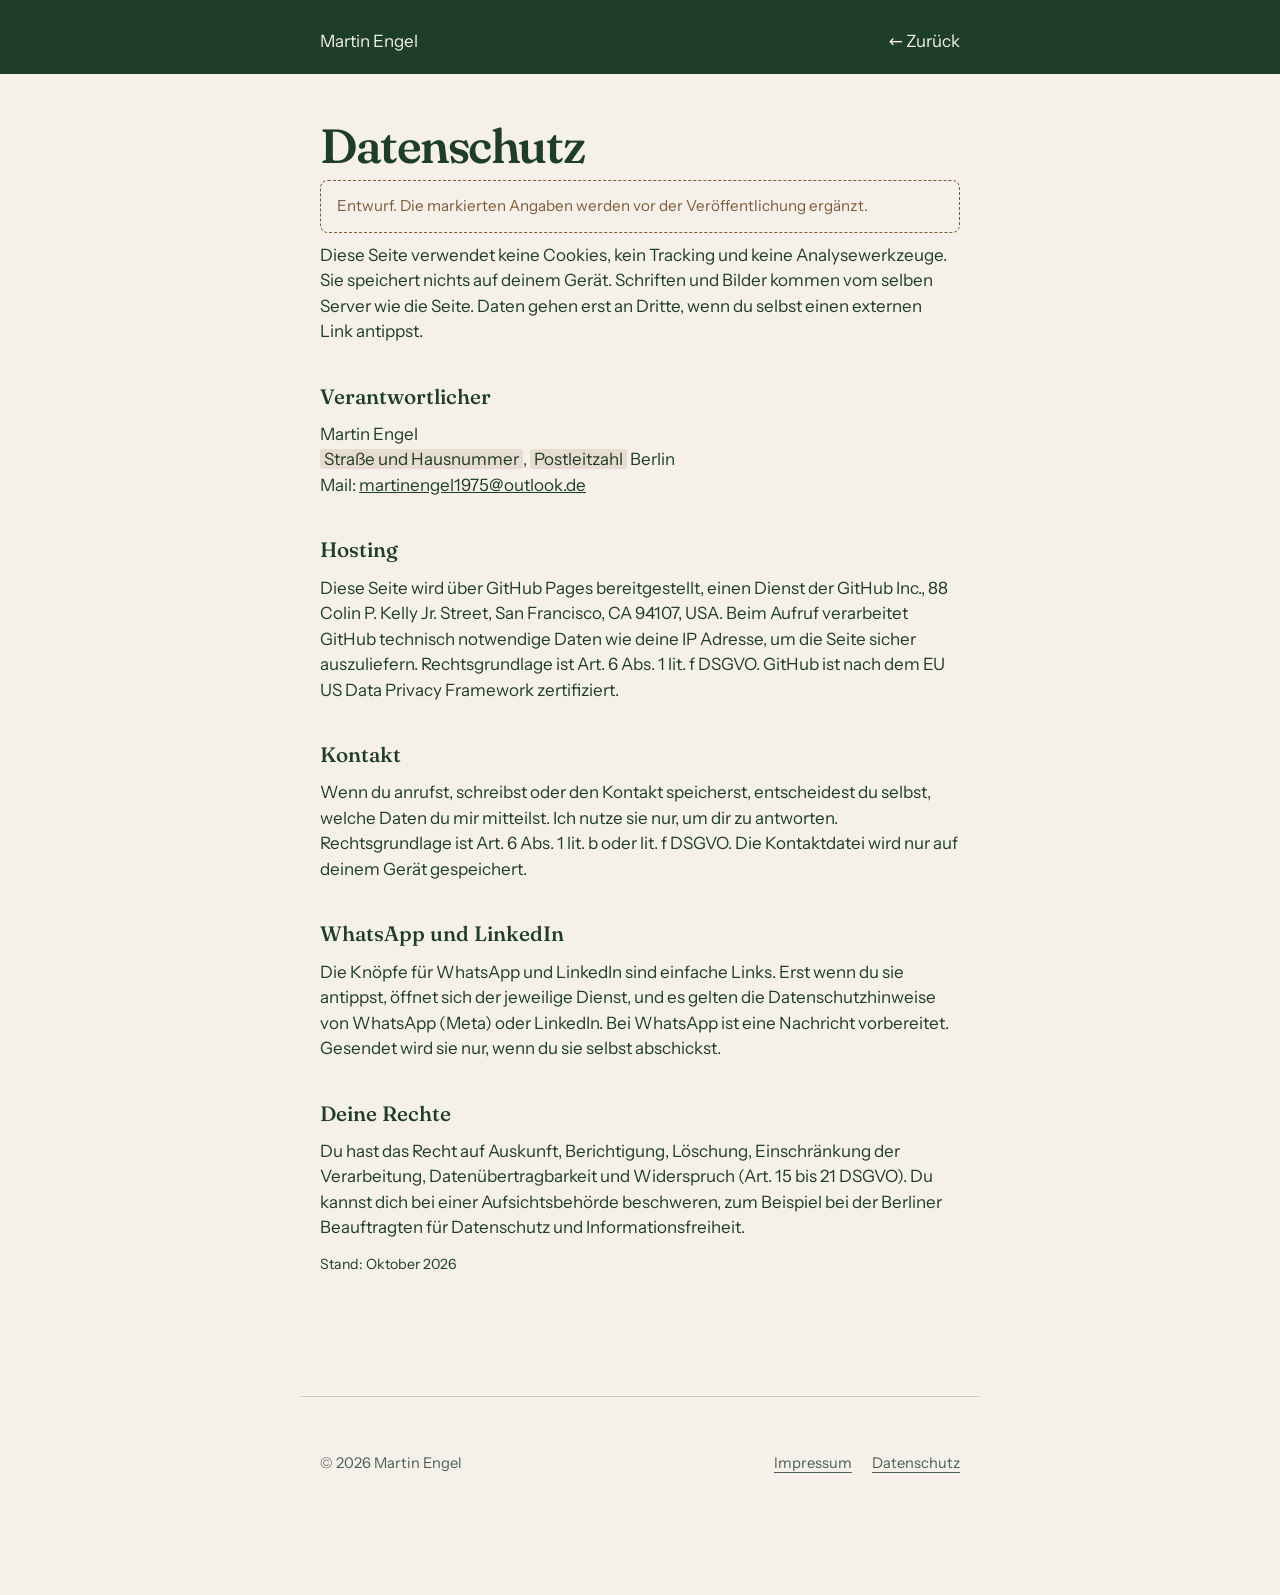
==== commit 7d31e460: "Rebuild page around Martin as the product Bilingual headline pairs (English with the German line ben" ====
--- a/datenschutz.html
+++ b/datenschutz.html
@@ -25,7 +25,7 @@
       <p class="notice">Entwurf. Die markierten Angaben werden vor der Veröffentlichung ergänzt.</p>
 
       <p>
-        Diese Seite verwendet keine Cookies, kein Tracking und keine Analysewerkzeuge. Schriften und Bilder werden vom selben Server geladen wie die Seite. Es werden keine Daten an Dritte übertragen, solange Sie keinen externen Link anklicken.
+        Diese Seite verwendet keine Cookies, kein Tracking und keine Analysewerkzeuge. Sie speichert nichts auf deinem Gerät. Schriften und Bilder kommen vom selben Server wie die Seite. Daten gehen erst an Dritte, wenn du selbst einen externen Link antippst.
       </p>
 
       <h2>Verantwortlicher</h2>
@@ -39,22 +39,22 @@
       <!-- While the site runs on GitHub Pages. When it moves to IONOS, replace this paragraph with:
            "Diese Seite wird bei der IONOS SE, Elgendorfer Str. 57, 56410 Montabaur, gehostet. Beim Aufruf verarbeitet der Server technisch notwendige Daten wie IP Adresse, Datum, Uhrzeit und aufgerufene Seite, um die Seite sicher auszuliefern. Rechtsgrundlage ist Art. 6 Abs. 1 lit. f DSGVO. Mit IONOS besteht ein Vertrag zur Auftragsverarbeitung nach Art. 28 DSGVO." -->
       <p>
-        Diese Seite wird über GitHub Pages bereitgestellt, einen Dienst der GitHub Inc., 88 Colin P. Kelly Jr. Street, San Francisco, CA 94107, USA. Beim Aufruf verarbeitet GitHub technisch notwendige Daten wie Ihre IP Adresse, um die Seite sicher auszuliefern. Rechtsgrundlage ist Art. 6 Abs. 1 lit. f DSGVO. GitHub ist nach dem EU US Data Privacy Framework zertifiziert. Weitere Informationen finden Sie in der Datenschutzerklärung von GitHub.
+        Diese Seite wird über GitHub Pages bereitgestellt, einen Dienst der GitHub Inc., 88 Colin P. Kelly Jr. Street, San Francisco, CA 94107, USA. Beim Aufruf verarbeitet GitHub technisch notwendige Daten wie deine IP Adresse, um die Seite sicher auszuliefern. Rechtsgrundlage ist Art. 6 Abs. 1 lit. f DSGVO. GitHub ist nach dem EU US Data Privacy Framework zertifiziert.
       </p>
 
       <h2>Kontakt</h2>
       <p>
-        Wenn Sie anrufen, schreiben oder den Kontakt speichern, entscheiden Sie selbst, welche Daten Sie mir mitteilen. Ich nutze sie nur, um Ihre Anfrage zu beantworten. Rechtsgrundlage ist Art. 6 Abs. 1 lit. b oder lit. f DSGVO. Das Speichern der Kontaktdatei geschieht allein auf Ihrem Gerät.
+        Wenn du anrufst, schreibst oder den Kontakt speicherst, entscheidest du selbst, welche Daten du mir mitteilst. Ich nutze sie nur, um dir zu antworten. Rechtsgrundlage ist Art. 6 Abs. 1 lit. b oder lit. f DSGVO. Die Kontaktdatei wird nur auf deinem Gerät gespeichert.
       </p>
 
-      <h2>Spracheinstellung</h2>
+      <h2>WhatsApp und LinkedIn</h2>
       <p>
-        Wenn Sie die Sprache wechseln, merkt sich Ihr Browser diese Wahl lokal auf Ihrem Gerät. Die Angabe wird nicht übertragen und ist für die gewünschte Funktion erforderlich (§ 25 Abs. 2 Nr. 2 TDDDG).
+        Die Knöpfe für WhatsApp und LinkedIn sind einfache Links. Erst wenn du sie antippst, öffnet sich der jeweilige Dienst, und es gelten die Datenschutzhinweise von WhatsApp (Meta) oder LinkedIn. Bei WhatsApp ist eine Nachricht vorbereitet. Gesendet wird sie nur, wenn du sie selbst abschickst.
       </p>
 
-      <h2>Ihre Rechte</h2>
+      <h2>Deine Rechte</h2>
       <p>
-        Sie haben das Recht auf Auskunft, Berichtigung, Löschung, Einschränkung der Verarbeitung, Datenübertragbarkeit und Widerspruch (Art. 15 bis 21 DSGVO). Sie können sich bei einer Aufsichtsbehörde beschweren, zum Beispiel bei der Berliner Beauftragten für Datenschutz und Informationsfreiheit.
+        Du hast das Recht auf Auskunft, Berichtigung, Löschung, Einschränkung der Verarbeitung, Datenübertragbarkeit und Widerspruch (Art. 15 bis 21 DSGVO). Du kannst dich bei einer Aufsichtsbehörde beschweren, zum Beispiel bei der Berliner Beauftragten für Datenschutz und Informationsfreiheit.
       </p>
 
       <p><small>Stand: Oktober 2026</small></p>
--- a/css/style.css
+++ b/css/style.css
@@ -1,5 +1,5 @@
 /* Martin Engel
-   A good old shop sign meets a sharp editorial magazine.
+   An old shop sign meets a sharp editorial magazine.
    Mandarine is reserved for round dots and the "gemacht" signature. */
 
 @font-face {
@@ -42,7 +42,7 @@
 
   --bg: var(--papier);
   --text: var(--waldgruen);
-  --muted: #4b5f52;
+  --muted: #4b5f52; /* also the German lines under English headlines */
   --label: #7f5a36; /* Holz, darkened for small text contrast on paper */
   --rule: rgba(31, 61, 43, 0.2);
   --rule-soft: rgba(31, 61, 43, 0.12);
@@ -106,7 +106,8 @@
 
 h1,
 h2,
-h3 {
+h3,
+.pair {
   text-wrap: balance;
 }
 
@@ -121,11 +122,6 @@
 }
 
 a {
-  color: inherit;
-}
-
-button {
-  font: inherit;
   color: inherit;
 }
 
@@ -177,11 +173,32 @@
   overflow: hidden;
   line-height: 0;
   vertical-align: baseline;
-  user-select: text;
 }
 
 .dot-word {
   white-space: nowrap;
+}
+
+/* One voice in two languages: English headline, German line beneath. */
+.pair {
+  display: flex;
+  flex-direction: column;
+}
+
+.pair-en {
+  font-family: var(--display);
+}
+
+.pair-de {
+  margin-top: 0.4em;
+  font-family: var(--display);
+  font-style: italic;
+  font-weight: 380;
+  font-size: 0.56em;
+  font-variation-settings: "SOFT" 100;
+  letter-spacing: -0.01em;
+  line-height: 1.25;
+  color: var(--muted);
 }
 
 /* --------------------------------------------------------------------------
@@ -194,7 +211,7 @@
   background-image: radial-gradient(rgba(245, 241, 234, 0.07) 1px, transparent 1.4px);
   background-size: 14px 14px;
   color: var(--papier);
-  padding-top: max(18px, env(safe-area-inset-top));
+  padding-top: max(14px, env(safe-area-inset-top));
   padding-bottom: clamp(72px, 22vw, 110px);
 }
 
@@ -203,41 +220,37 @@
   align-items: center;
   justify-content: space-between;
   gap: 16px;
-  min-height: 48px;
+  min-height: 44px;
 }
 
 .hero-mark {
-  font-size: 0.78rem;
+  font-size: 0.75rem;
   font-weight: 600;
   letter-spacing: 0.16em;
   text-transform: uppercase;
-  color: rgba(245, 241, 234, 0.82);
-}
-
-.lang {
-  display: inline-flex;
-  gap: 2px;
-}
-
-.lang-btn {
-  min-width: 44px;
-  min-height: 44px;
-  padding: 0 8px;
-  border: 0;
-  border-radius: 999px;
-  background: transparent;
-  color: rgba(245, 241, 234, 0.72);
-  font-size: 0.78rem;
-  font-weight: 600;
-  letter-spacing: 0.12em;
-  cursor: pointer;
-}
-
-.lang-btn[aria-pressed="true"] {
-  color: var(--papier);
-  text-decoration: underline;
-  text-decoration-thickness: 1px;
-  text-underline-offset: 6px;
+  color: rgba(245, 241, 234, 0.8);
+}
+
+.opening {
+  margin-top: clamp(20px, 6vw, 36px);
+  max-width: 30em;
+  font-size: clamp(1.3rem, 5.6vw, 1.7rem);
+  line-height: 1.18;
+}
+
+.opening .pair-en {
+  font-weight: 400;
+  font-variation-settings: "SOFT" 50;
+  letter-spacing: -0.015em;
+}
+
+.opening .pair-de {
+  font-size: 0.68em;
+  color: rgba(245, 241, 234, 0.76);
+}
+
+.opening .dot {
+  --dot: 0.16em;
 }
 
 .lockup {
@@ -245,7 +258,7 @@
   position: relative;
   display: flex;
   flex-direction: column;
-  margin-top: clamp(28px, 9vw, 56px);
+  margin-top: clamp(28px, 8vw, 52px);
   font-family: var(--display);
   letter-spacing: -0.035em;
   font-variation-settings: "SOFT" 0, "WONK" 0;
@@ -311,12 +324,8 @@
 }
 
 /* --------------------------------------------------------------------------
-   Intro
+   Name, promise, proof
    -------------------------------------------------------------------------- */
-
-.intro {
-  position: relative;
-}
 
 .intro-head {
   display: flex;
@@ -328,7 +337,6 @@
 
 .portrait {
   position: relative;
-  flex: 0 0 auto;
   width: clamp(112px, 34vw, 168px);
 }
 
@@ -360,28 +368,56 @@
   font-family: var(--display);
   font-size: clamp(2.4rem, 11.5vw, 3.75rem);
   font-weight: 560;
-  white-space: nowrap;
   font-variation-settings: "SOFT" 30, "WONK" 1;
   line-height: 0.98;
   letter-spacing: -0.03em;
-}
-
-.oneliner {
-  margin-top: 14px;
-  font-family: var(--display);
-  font-style: italic;
-  font-size: clamp(1.45rem, 6.2vw, 1.95rem);
-  font-weight: 360;
-  font-variation-settings: "SOFT" 100;
-  line-height: 1.2;
-  letter-spacing: -0.015em;
-}
-
-.intro-text {
-  margin-top: 16px;
-  max-width: 34em;
+  white-space: nowrap;
+}
+
+.promise {
+  margin-top: 12px;
+  font-size: clamp(1.55rem, 6.8vw, 2.15rem);
+  line-height: 1.12;
+}
+
+.promise .pair-en {
+  font-weight: 430;
+  font-variation-settings: "SOFT" 50, "WONK" 1;
+  letter-spacing: -0.02em;
+}
+
+.promise .pair-de {
+  font-size: 0.62em;
+}
+
+.proof-strip {
+  margin-top: 28px;
+  padding: 11px 0;
+  border-top: 1px solid var(--rule);
+  border-bottom: 1px solid var(--rule);
+  font-size: 0.74rem;
+  font-weight: 600;
+  letter-spacing: 0.13em;
+  line-height: 1.7;
+  text-transform: uppercase;
+  text-wrap: balance;
+  color: var(--label);
+}
+
+.proof-line {
+  margin-top: 20px;
+  font-family: var(--display);
+  font-size: clamp(1.15rem, 4.8vw, 1.35rem);
+  font-weight: 380;
+  font-variation-settings: "SOFT" 50;
+  line-height: 1.38;
+  letter-spacing: -0.01em;
+}
+
+.reach {
+  margin-top: 12px;
+  font-size: 0.98rem;
   color: var(--muted);
-  font-size: 1.125rem;
 }
 
 /* --------------------------------------------------------------------------
@@ -389,33 +425,50 @@
    -------------------------------------------------------------------------- */
 
 .contact {
-  margin-top: 32px;
-}
-
-.btn-save {
+  display: flex;
+  flex-direction: column;
+  gap: 10px;
+  margin-top: 28px;
+}
+
+.btn {
   display: flex;
   align-items: center;
   justify-content: center;
   min-height: 56px;
-  padding: 0 24px;
+  padding: 0 22px;
+  border: 1px solid transparent;
   border-radius: 999px;
-  background: var(--btn-bg);
-  color: var(--btn-text);
   font-weight: 600;
   font-size: 1.05rem;
   letter-spacing: 0.01em;
+  text-align: center;
   text-decoration: none;
-  transition: transform 0.2s var(--ease);
-}
-
-.btn-save:active {
+  transition: transform 0.2s var(--ease), background 0.2s ease;
+}
+
+.btn:active {
   transform: scale(0.985);
+}
+
+.btn-primary {
+  background: var(--btn-bg);
+  color: var(--btn-text);
+}
+
+.btn-secondary {
+  border-color: var(--text);
+  color: var(--text);
+}
+
+.btn-secondary:hover {
+  background: var(--rule-soft);
 }
 
 .contact-list {
   list-style: none;
   padding: 0;
-  margin-top: 12px;
+  margin-top: 6px;
 }
 
 .contact-list li {
@@ -437,7 +490,7 @@
 
 .cl-label {
   grid-area: label;
-  font-size: 0.75rem;
+  font-size: 0.74rem;
   font-weight: 600;
   letter-spacing: 0.14em;
   text-transform: uppercase;
@@ -469,36 +522,95 @@
    Sections
    -------------------------------------------------------------------------- */
 
+.think,
 .atob,
-.examples,
 .principle-section,
 .invite {
   margin-top: clamp(88px, 22vw, 140px);
 }
 
 .section-title {
-  font-family: var(--display);
-  font-size: clamp(2rem, 8.5vw, 2.9rem);
+  font-size: clamp(2.1rem, 9vw, 3rem);
+  line-height: 1.02;
+}
+
+.section-title .pair-en {
   font-weight: 520;
   font-variation-settings: "SOFT" 50, "WONK" 1;
-  line-height: 1.02;
   letter-spacing: -0.03em;
 }
 
-.lead {
-  margin-top: 14px;
-  max-width: 32em;
-  font-size: 1.125rem;
-  color: var(--muted);
-}
-
-.label {
-  font-family: var(--sans);
-  font-size: 0.78rem;
+.section-title .pair-de {
+  font-size: 0.5em;
+}
+
+/* So denke ich: one story in three beats */
+
+.story-list {
+  margin-top: 32px;
+}
+
+.story {
+  border-top: 1px solid var(--text);
+}
+
+.story + .story {
+  margin-top: 48px;
+}
+
+.beat {
+  padding: 18px 0 20px;
+  border-bottom: 1px solid var(--rule);
+}
+
+.beat-label {
+  display: block;
+  margin-bottom: 6px;
+  font-size: 0.74rem;
   font-weight: 600;
-  letter-spacing: 0.16em;
+  letter-spacing: 0.14em;
   text-transform: uppercase;
   color: var(--label);
+}
+
+.beat-text {
+  font-size: 1.125rem;
+}
+
+.beat-insight {
+  padding: 22px 0 26px;
+}
+
+.beat-insight .beat-text {
+  font-family: var(--display);
+  font-size: clamp(1.7rem, 7.6vw, 2.4rem);
+  font-weight: 540;
+  font-variation-settings: "SOFT" 30, "WONK" 1;
+  line-height: 1.08;
+  letter-spacing: -0.025em;
+}
+
+.beat-insight .dot {
+  --dot: 0.16em;
+}
+
+.think-closing {
+  margin-top: 22px;
+  color: var(--muted);
+}
+
+.think-bridge {
+  margin-top: 10px;
+  font-family: var(--display);
+  font-size: clamp(1.25rem, 5.2vw, 1.5rem);
+  font-weight: 440;
+  font-variation-settings: "SOFT" 50, "WONK" 1;
+  line-height: 1.25;
+  letter-spacing: -0.015em;
+}
+
+.think-bridge .dot {
+  --dot: 0.16em;
 }
 
 /* Von A nach B: a thin line runs from A through the steps and ends in a dot at B. */
@@ -526,10 +638,10 @@
   position: relative;
   display: flex;
   align-items: center;
+  justify-content: center;
   margin-left: calc(-1 * (var(--rail) + 18px));
   width: var(--rail);
   height: 1.6em;
-  justify-content: center;
   font-family: var(--display);
   font-style: italic;
   font-size: 1rem;
@@ -584,54 +696,6 @@
   color: var(--muted);
 }
 
-/* Ein Beispiel */
-
-.case-list {
-  margin-top: 18px;
-}
-
-.case {
-  border-top: 1px solid var(--text);
-}
-
-.case + .case {
-  margin-top: 48px;
-}
-
-.case-row {
-  display: grid;
-  grid-template-columns: 4.9rem 1fr;
-  gap: 12px;
-  padding: 18px 0;
-  border-bottom: 1px solid var(--rule);
-}
-
-.case-key {
-  padding-top: 0.2em;
-  font-family: var(--display);
-  font-style: italic;
-  font-size: 1rem;
-  color: var(--label);
-}
-
-.case-text {
-  font-size: 1.125rem;
-}
-
-.case-row-thought {
-  padding: 26px 0;
-}
-
-.case-thought {
-  font-family: var(--display);
-  font-style: italic;
-  font-size: clamp(1.5rem, 6.4vw, 2.1rem);
-  font-weight: 420;
-  font-variation-settings: "SOFT" 100, "WONK" 1;
-  line-height: 1.12;
-  letter-spacing: -0.02em;
-}
-
 /* Principle: the second typographic peak */
 
 .principle-section {
@@ -645,10 +709,10 @@
   font-variation-settings: "SOFT" 40, "WONK" 1;
   line-height: 1.02;
   letter-spacing: -0.04em;
-  text-wrap: balance;
-}
-
-.principle > span:first-child {
+}
+
+.principle > span:first-child,
+.principle-de > span:first-child {
   display: block;
   margin-bottom: 0.08em;
 }
@@ -662,15 +726,37 @@
   --dot: 0.14em;
 }
 
+.principle-de {
+  margin-top: 0.9em;
+  font-family: var(--display);
+  font-style: italic;
+  font-size: 6.2cqi;
+  font-weight: 340;
+  font-variation-settings: "SOFT" 100;
+  line-height: 1.15;
+  letter-spacing: -0.02em;
+  color: var(--muted);
+}
+
+.principle-de strong {
+  font-weight: 700;
+}
+
 /* Invitation */
 
 .invite-title {
-  font-family: var(--display);
   font-size: clamp(2.3rem, 10.5vw, 3.6rem);
+  line-height: 1;
+}
+
+.invite-title .pair-en {
   font-weight: 600;
   font-variation-settings: "SOFT" 30, "WONK" 1;
-  line-height: 1;
   letter-spacing: -0.035em;
+}
+
+.invite-title .pair-de {
+  font-size: 0.5em;
 }
 
 .invite-title .dot {
@@ -719,16 +805,14 @@
 
 /* Sticky contact bar */
 
-.sticky-save {
+.sticky-bar {
   position: fixed;
   left: 0;
   right: 0;
   bottom: 0;
   z-index: 20;
   display: flex;
-  align-items: center;
-  justify-content: space-between;
-  gap: 12px;
+  gap: 10px;
   padding: 10px max(16px, env(safe-area-inset-right)) calc(10px + env(safe-area-inset-bottom)) max(16px, env(safe-area-inset-left));
   background: color-mix(in srgb, var(--bg) 92%, transparent);
   -webkit-backdrop-filter: blur(12px);
@@ -738,37 +822,34 @@
   transition: transform 0.35s var(--ease);
 }
 
-.sticky-save.is-visible {
+.sticky-bar.is-visible {
   transform: none;
 }
 
-.sticky-name {
-  font-family: var(--display);
-  font-size: 1.05rem;
-  font-weight: 560;
-  letter-spacing: -0.01em;
-  white-space: nowrap;
+.sticky-bar .btn {
+  flex: 1 1 0;
 }
 
 .btn-compact {
   min-height: 48px;
-  padding: 0 22px;
+  padding: 0 14px;
   font-size: 0.98rem;
+  white-space: nowrap;
 }
 
 @media (min-width: 720px) {
-  .sticky-save {
+  .sticky-bar {
     left: 50%;
     right: auto;
     bottom: 16px;
-    width: min(560px, calc(100% - 32px));
-    padding: 8px 8px 8px 22px;
+    width: min(480px, calc(100% - 32px));
+    padding: 8px;
     border: 1px solid var(--rule);
     border-radius: 999px;
     transform: translate(-50%, 160%);
   }
 
-  .sticky-save.is-visible {
+  .sticky-bar.is-visible {
     transform: translate(-50%, 0);
   }
 }
